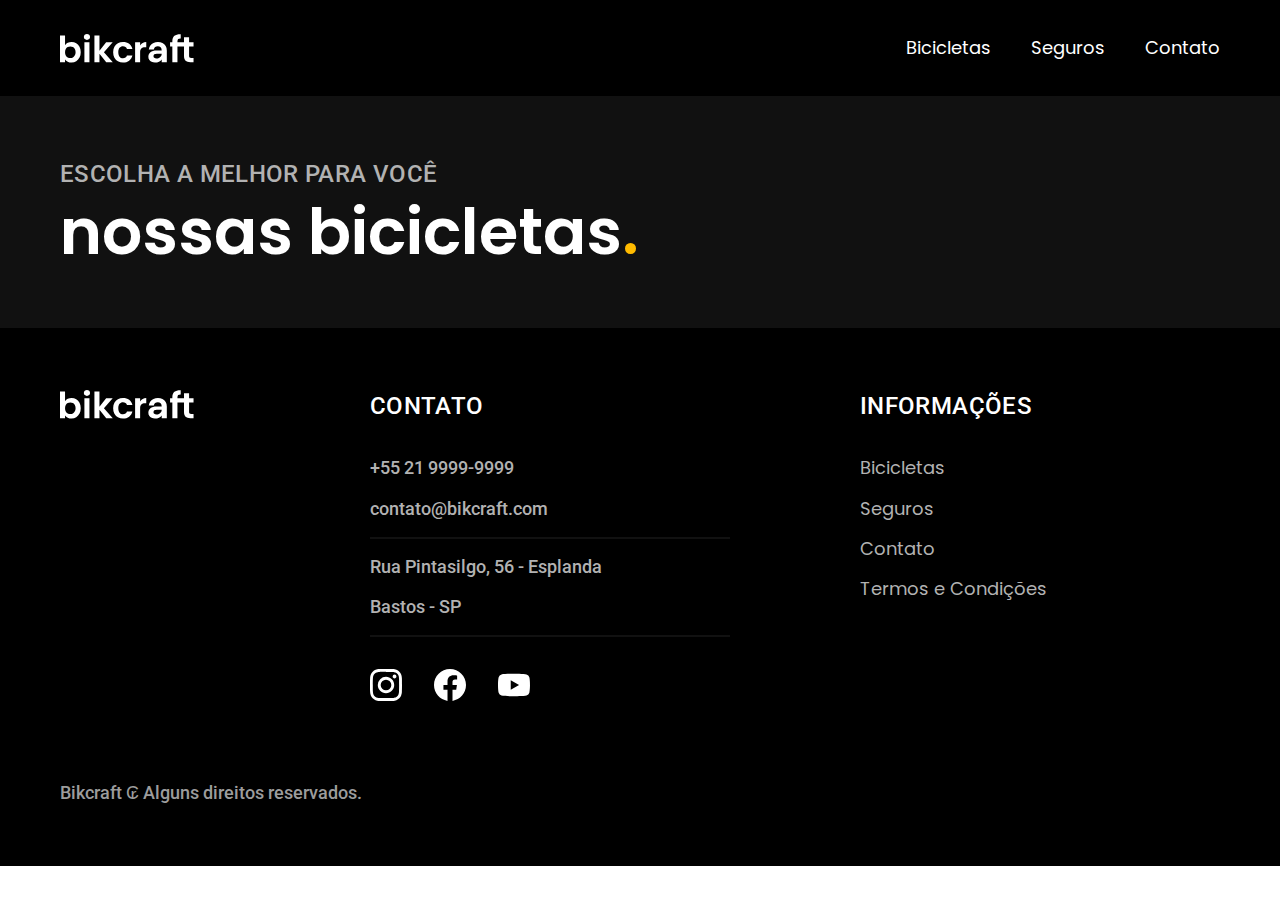
==== bicicletas.html @ 63c994d4 "refazendo o HTML e CSS da página de termos e condições e seu responsivo" ====
<!DOCTYPE html>
<html lang="pt-br">
<head>
  <meta charset="UTF-8">
  <meta name="viewport" content="width=device-width, initial-scale=1.0">
  <title>Bicicletas | Bikcraft</title> 
  <meta name="description" content="Termos e condições.">
  <link rel="stylesheet" href="./css/style.css">
  <link rel="preconnect" href="https://fonts.googleapis.com">
  <link rel="preconnect" href="https://fonts.gstatic.com" crossorigin>
  <link href="https://fonts.googleapis.com/css2?family=Merriweather:ital,wght@1,900&family=Poppins:wght@400;600&family=Roboto:wght@400;500&display=swap" rel="stylesheet">
</head>
<body>
  <header class="header-bg">
    <div class="header container">
      <a href="./"><img src="./img/bikcraft.svg" alt="Logo Bikcraft">
      </a>
      <nav aria-label="primaria">
        <ul class="header-menu font-1-m cor-0">
          <li><a href="./bicicletas.html">Bicicletas</a></li>
          <li><a href="./seguros.html">Seguros</a></li>
          <li><a href="./contato.html">Contato</a></li>
        </ul>
      </nav>
    </div>
  </header>

  <main>
    <div class="titulo-bg">
      <div class="titulo container">
        <p class="font-2-l-b cor-5">Escolha a melhor para você</p>
        <h1 class="font-1-xxl cor-0">nossas bicicletas<span class="cor-p1">.</span></h1>
      </div>
    </div>

    <div>
      
    </div>
  </main>

  <footer class="footer-bg">
    <div class="footer container">
      <img src="./img/bikcraft.svg" alt="Bikcraft">
      <div class="footer-contato">
        <h3 class="font-2-l-b cor-0">Contato</h3>
        <ul class="font-2-m cor-5">
          <li><a href="tel:+55219999-9999">+55 21 9999-9999</a></li>
          <li><a href="mailto:contato@bikcraft.com">contato@bikcraft.com</a></li>
          <li>Rua Pintasilgo, 56 - Esplanda</li>
          <li>Bastos - SP</li>
        </ul>
        <div class="footer-redes">
          <a href="./">
            <img src="./img/redes/instagram.svg" alt="Instagram">
          </a>
          <a href="./">
            <img src="./img/redes/facebook.svg" alt="Facebook">
          </a>
          <a href="./">
            <img src="./img/redes/youtube.svg" alt="Youtube">
          </a>
        </div>
      </div>
      <div class="footer-informacoes">
        <h3 class="font-2-l-b cor-0">Informações</h3>
        <nav>
          <ul class="font-1-m cor-5">
            <li><a href="./bicicletas.html">Bicicletas</a></li>
            <li><a href="./seguros.html">Seguros</a></li>
            <li><a href="./contato.html">Contato</a></li>
            <li><a href="./termos.html">Termos e Condições</a></li>
          </ul>
        </nav>
      </div>
      <p class="footer-copy font-2-m cor-6">Bikcraft ₢ Alguns direitos reservados.</p>
    </div>
  </footer>
---- css/style.css ----
@import "./global/global.css";
@import "./utilidades/tipografia.css";
@import "./utilidades/cores.css";

@import "./global/header.css";
@import "./global/footer.css";

/*utilidades*/
@import "./utilidades/componentes.css";

/*Home*/
@import "./home/introducao.css";
@import "./home/tecnologia.css";
@import "./home/parceiros.css";
@import "./home/depoimento.css";

/*Bicicletas*/
@import "./bicicletas/bicicletas-lista.css";

/*Seguros*/
@import "./seguros/seguros.css";

/*Termos*/
@import "./termos/termos.css";
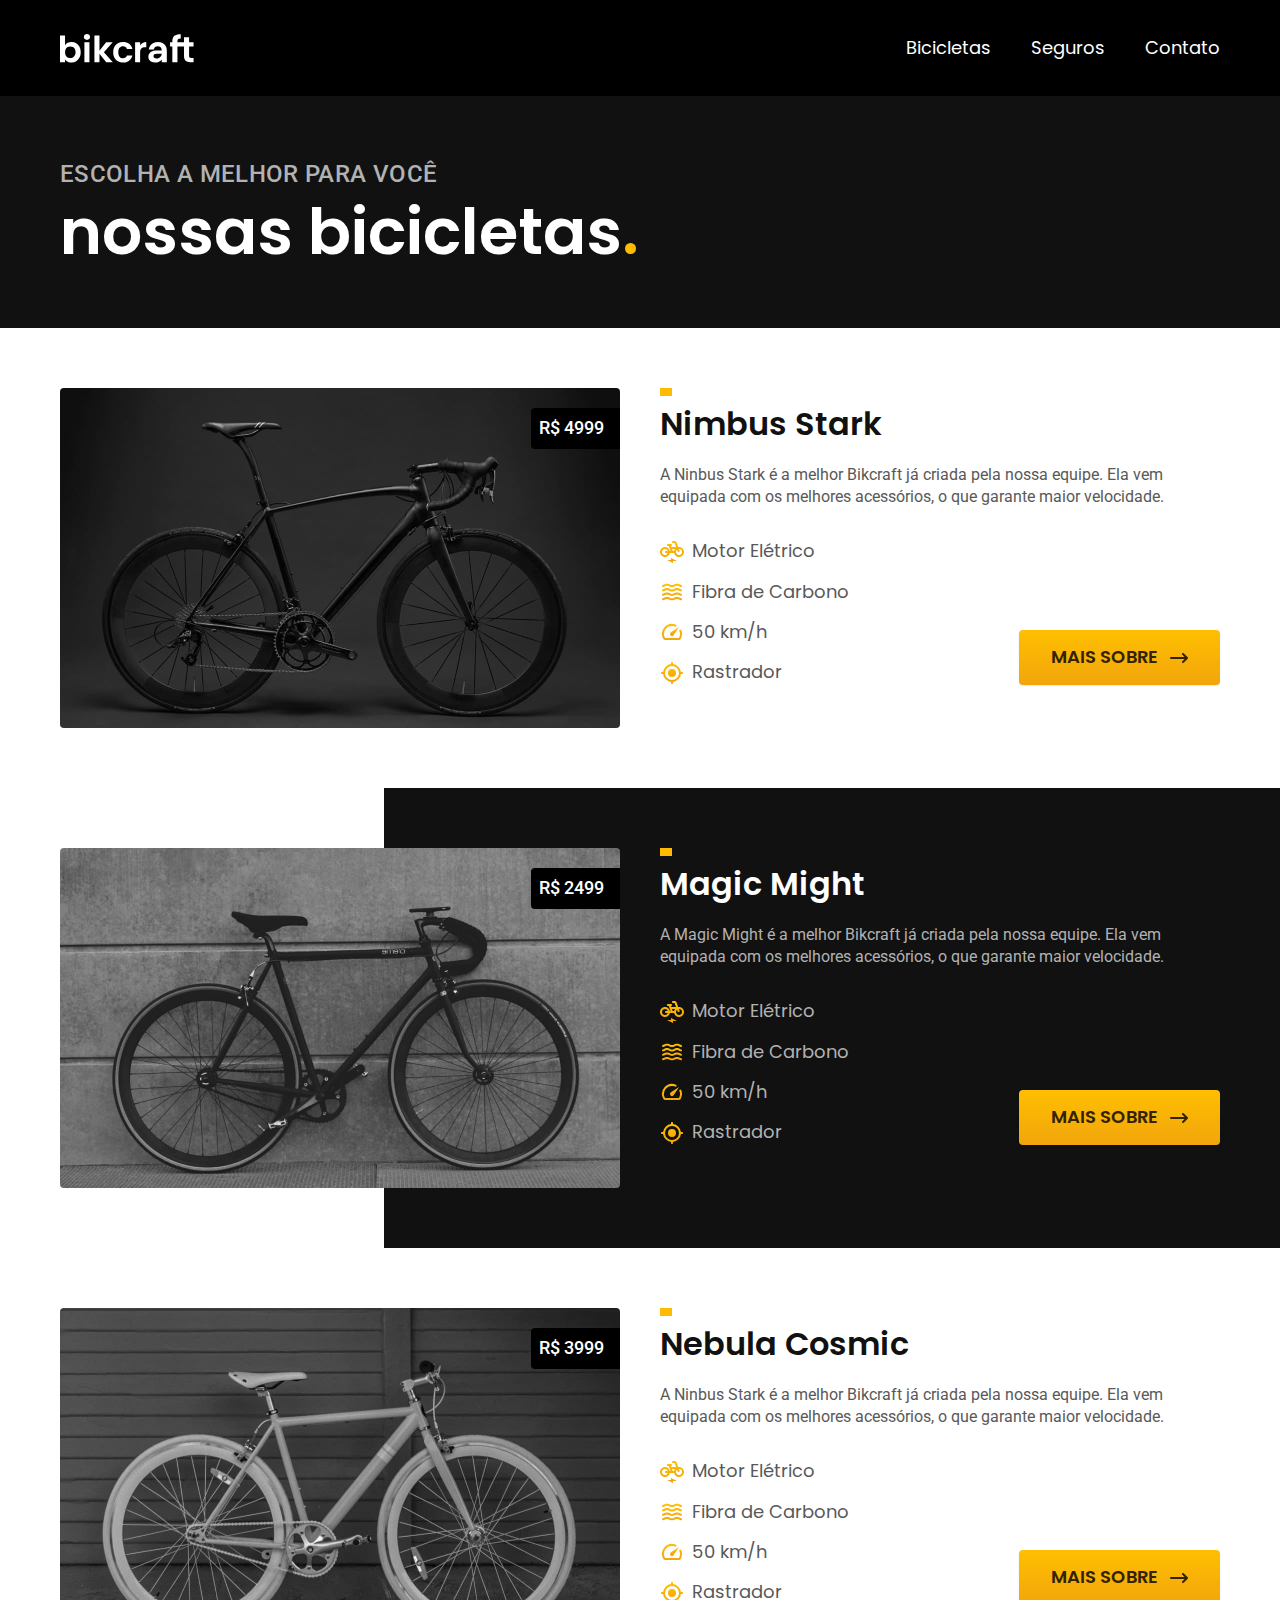
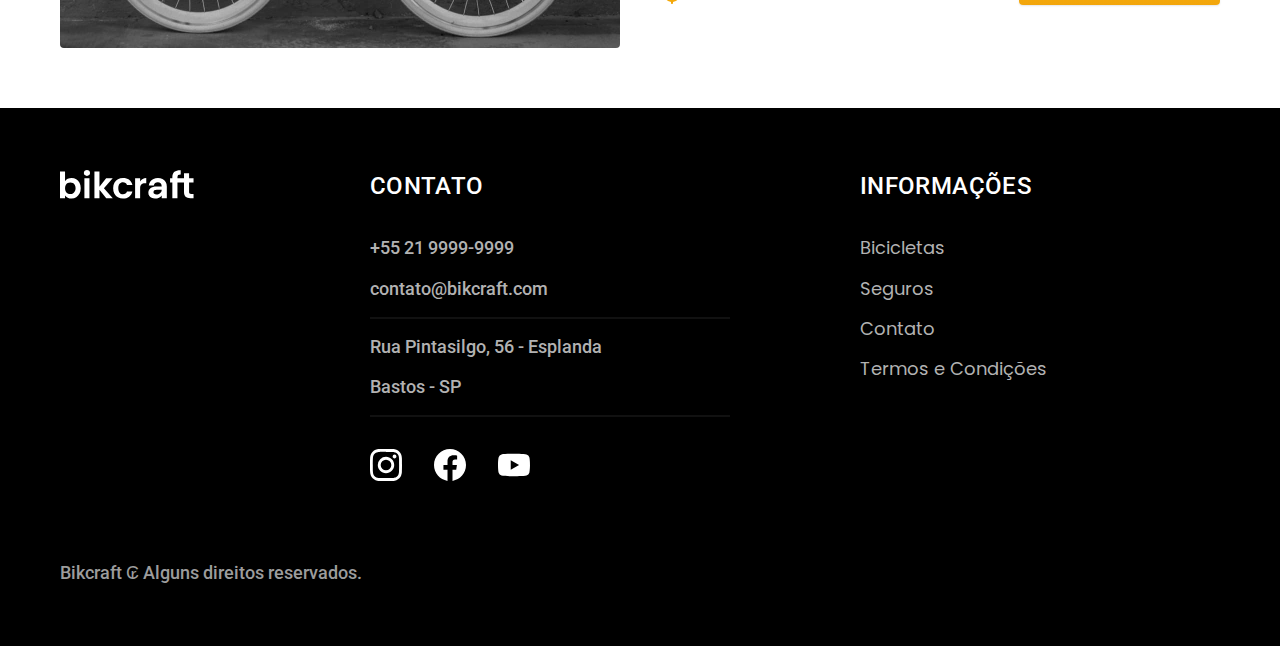
==== commit fab61cb2: "fazendo o HTML e CSS da página de bicicletas" ====
--- a/bicicletas.html
+++ b/bicicletas.html
@@ -4,13 +4,13 @@
   <meta charset="UTF-8">
   <meta name="viewport" content="width=device-width, initial-scale=1.0">
   <title>Bicicletas | Bikcraft</title> 
-  <meta name="description" content="Termos e condições.">
+  <meta name="description" content="Biciletas Bikcraft">
   <link rel="stylesheet" href="./css/style.css">
   <link rel="preconnect" href="https://fonts.googleapis.com">
   <link rel="preconnect" href="https://fonts.gstatic.com" crossorigin>
   <link href="https://fonts.googleapis.com/css2?family=Merriweather:ital,wght@1,900&family=Poppins:wght@400;600&family=Roboto:wght@400;500&display=swap" rel="stylesheet">
 </head>
-<body>
+<body id="bicicletas">
   <header class="header-bg">
     <div class="header container">
       <a href="./"><img src="./img/bikcraft.svg" alt="Logo Bikcraft">
@@ -32,9 +32,89 @@
         <h1 class="font-1-xxl cor-0">nossas bicicletas<span class="cor-p1">.</span></h1>
       </div>
     </div>
+    <div class="bicicletas container">
+      <div class="bicicletas-imagem">
+        <img src="./img/bicicletas/nimbus.jpg" alt="Bicicleta Nimbus">
+        <span class="font-2-m cor-0">R$ 4999</span>
+      </div>
+      <div class="bicicletas-conteudo">
+        <h2 class="font-1-xl">Nimbus Stark</h2>
+        <p class="font-2-s cor-8">A Ninbus Stark é a melhor Bikcraft já criada pela nossa equipe. Ela vem
+        equipada com os melhores acessórios, o que garante maior velocidade.
+        </p>
+        <ul class="font-1-m cor-8">
+          <li><img src="./img/icones/eletrica.svg" alt="">
+          Motor Elétrico
+          </li>
+          <li><img src="./img/icones/carbono.svg" alt="">
+          Fibra de Carbono
+          </li>
+          <li><img src="./img/icones/velocidade.svg" alt="">
+          50 km/h
+          </li>
+          <li><img src="./img/icones/rastreador.svg" alt="">
+          Rastrador
+          </li>
+        </ul>
+        <a class="btn seta" href="./bicicletas/nimbus.html">Mais Sobre</a>
+      </div>
+    </div>
 
-    <div>
-      
+    <div class="bicicletas-bg">
+      <div class="bicicletas container">
+        <div class="bicicletas-imagem">
+          <img src="./img/bicicletas/magic.jpg" alt="Bicicleta Nimbus">
+          <span class="font-2-m cor-0">R$ 2499</span>
+        </div>
+        <div class="bicicletas-conteudo">
+          <h2 class="font-1-xl cor-0">Magic Might</h2>
+          <p class="font-2-s cor-5">A Magic Might é a melhor Bikcraft já criada pela nossa equipe. Ela vem
+          equipada com os melhores acessórios, o que garante maior velocidade.
+          </p>
+          <ul class="font-1-m cor-5">
+            <li><img src="./img/icones/eletrica.svg" alt="">
+            Motor Elétrico
+            </li>
+            <li><img src="./img/icones/carbono.svg" alt="">
+            Fibra de Carbono
+            </li>
+            <li><img src="./img/icones/velocidade.svg" alt="">
+            50 km/h
+            </li>
+            <li><img src="./img/icones/rastreador.svg" alt="">
+            Rastrador
+            </li>
+          </ul>
+          <a class="btn seta" href="./bicicletas/magic.html">Mais Sobre</a>
+        </div>
+      </div>
+    </div>
+    <div class="bicicletas container">
+      <div class="bicicletas-imagem">
+        <img src="./img/bicicletas/nebula.jpg" alt="Bicicleta Nimbus">
+        <span class="font-2-m cor-0">R$ 3999</span>
+      </div>
+      <div class="bicicletas-conteudo">
+        <h2 class="font-1-xl">Nebula Cosmic</h2>
+        <p class="font-2-s cor-8">A Ninbus Stark é a melhor Bikcraft já criada pela nossa equipe. Ela vem
+        equipada com os melhores acessórios, o que garante maior velocidade.
+        </p>
+        <ul class="font-1-m cor-8">
+          <li><img src="./img/icones/eletrica.svg" alt="">
+          Motor Elétrico
+          </li>
+          <li><img src="./img/icones/carbono.svg" alt="">
+          Fibra de Carbono
+          </li>
+          <li><img src="./img/icones/velocidade.svg" alt="">
+          50 km/h
+          </li>
+          <li><img src="./img/icones/rastreador.svg" alt="">
+          Rastrador
+          </li>
+        </ul>
+        <a class="btn seta" href="./bicicletas/nebula.html">Mais Sobre</a>
+      </div>
     </div>
   </main>
 
@@ -75,3 +155,5 @@
       <p class="footer-copy font-2-m cor-6">Bikcraft ₢ Alguns direitos reservados.</p>
     </div>
   </footer>
+</body>
+</html>--- a/css/style.css
+++ b/css/style.css
@@ -16,6 +16,7 @@
 
 /*Bicicletas*/
 @import "./bicicletas/bicicletas-lista.css";
+@import "./bicicletas/bicicletas.css";
 
 /*Seguros*/
 @import "./seguros/seguros.css";
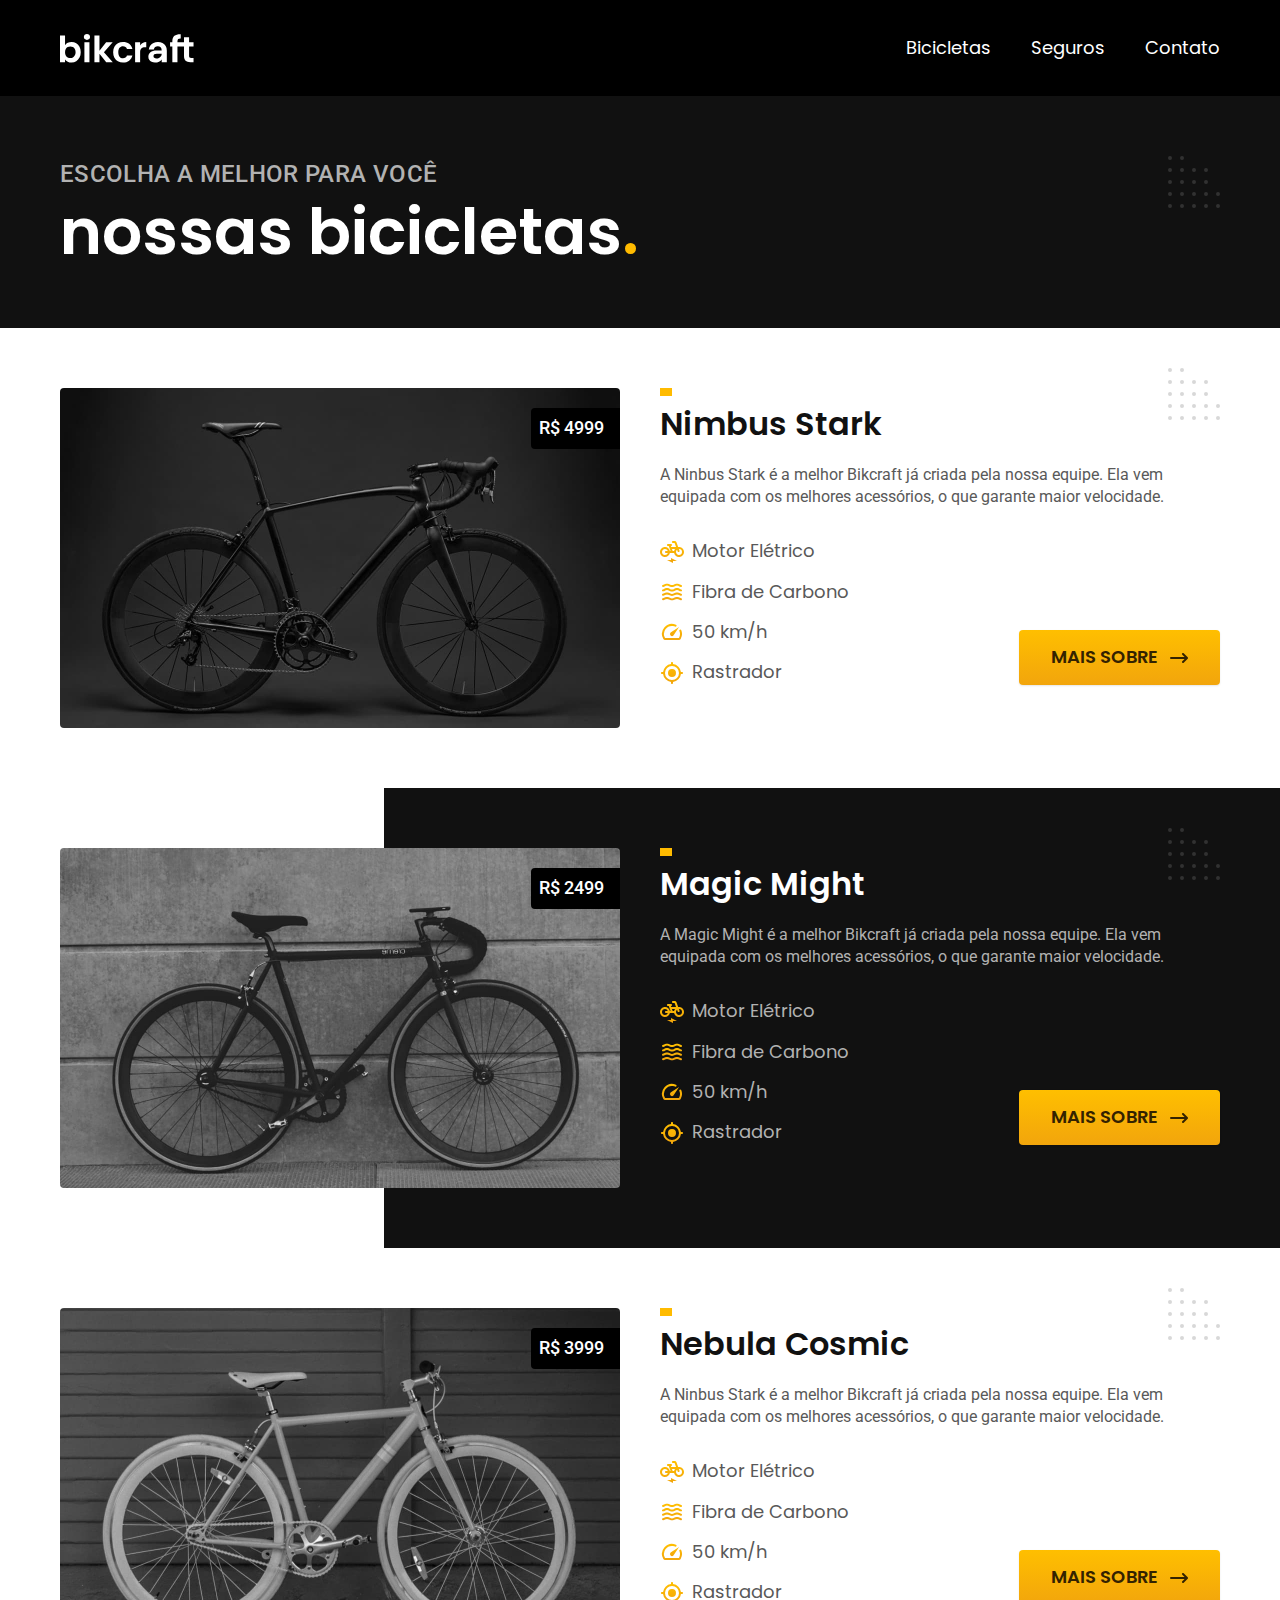
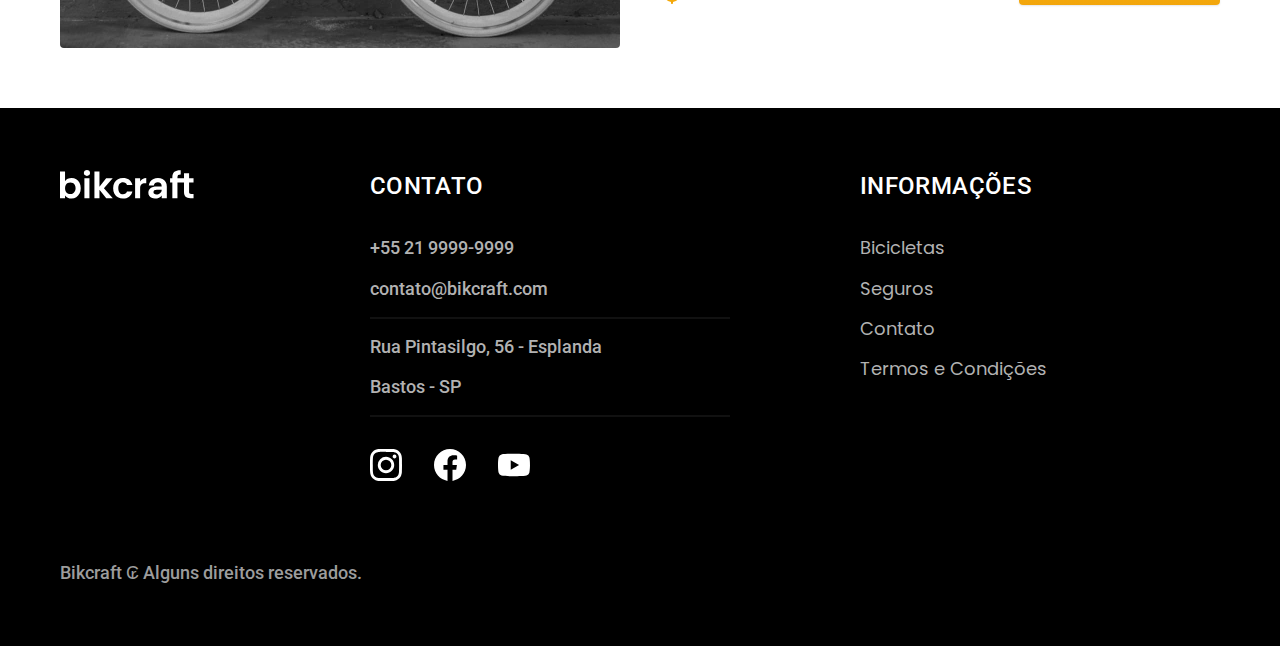
==== commit ad53b880: "fazendo o HTML e CSS da página de orçamento, colocando decorações svg na página e otimizando algumas" ====
--- a/bicicletas.html
+++ b/bicicletas.html
@@ -6,6 +6,7 @@
   <title>Bicicletas | Bikcraft</title> 
   <meta name="description" content="Biciletas Bikcraft">
   <link rel="stylesheet" href="./css/style.css">
+  <link rel="preload" href="./css/style.css">
   <link rel="preconnect" href="https://fonts.googleapis.com">
   <link rel="preconnect" href="https://fonts.gstatic.com" crossorigin>
   <link href="https://fonts.googleapis.com/css2?family=Merriweather:ital,wght@1,900&family=Poppins:wght@400;600&family=Roboto:wght@400;500&display=swap" rel="stylesheet">
@@ -13,7 +14,7 @@
 <body id="bicicletas">
   <header class="header-bg">
     <div class="header container">
-      <a href="./"><img src="./img/bikcraft.svg" alt="Logo Bikcraft">
+      <a href="./"><img src="./img/bikcraft.svg" width="136" height="32" alt="Logo Bikcraft">
       </a>
       <nav aria-label="primaria">
         <ul class="header-menu font-1-m cor-0">
@@ -34,7 +35,7 @@
     </div>
     <div class="bicicletas container">
       <div class="bicicletas-imagem">
-        <img src="./img/bicicletas/nimbus.jpg" alt="Bicicleta Nimbus">
+        <img src="./img/bicicletas/nimbus.jpg" width="1120" height="680" alt="Bicicleta Nimbus">
         <span class="font-2-m cor-0">R$ 4999</span>
       </div>
       <div class="bicicletas-conteudo">
@@ -43,16 +44,16 @@
         equipada com os melhores acessórios, o que garante maior velocidade.
         </p>
         <ul class="font-1-m cor-8">
-          <li><img src="./img/icones/eletrica.svg" alt="">
+          <li><img src="./img/icones/eletrica.svg" width="32" height="32" alt="">
           Motor Elétrico
           </li>
-          <li><img src="./img/icones/carbono.svg" alt="">
+          <li><img src="./img/icones/carbono.svg" width="32" height="32" alt="">
           Fibra de Carbono
           </li>
-          <li><img src="./img/icones/velocidade.svg" alt="">
+          <li><img src="./img/icones/velocidade.svg" width="32" height="32"  alt="">
           50 km/h
           </li>
-          <li><img src="./img/icones/rastreador.svg" alt="">
+          <li><img src="./img/icones/rastreador.svg" width="32" height="32" alt="">
           Rastrador
           </li>
         </ul>
@@ -63,7 +64,7 @@
     <div class="bicicletas-bg">
       <div class="bicicletas container">
         <div class="bicicletas-imagem">
-          <img src="./img/bicicletas/magic.jpg" alt="Bicicleta Nimbus">
+          <img src="./img/bicicletas/magic.jpg" width="1120" height="680" alt="Bicicleta Nimbus">
           <span class="font-2-m cor-0">R$ 2499</span>
         </div>
         <div class="bicicletas-conteudo">
@@ -72,16 +73,16 @@
           equipada com os melhores acessórios, o que garante maior velocidade.
           </p>
           <ul class="font-1-m cor-5">
-            <li><img src="./img/icones/eletrica.svg" alt="">
+            <li><img src="./img/icones/eletrica.svg" width="32" height="32" alt="">
             Motor Elétrico
             </li>
-            <li><img src="./img/icones/carbono.svg" alt="">
+            <li><img src="./img/icones/carbono.svg" width="32" height="32" alt="">
             Fibra de Carbono
             </li>
-            <li><img src="./img/icones/velocidade.svg" alt="">
+            <li><img src="./img/icones/velocidade.svg" width="32" height="32" alt="">
             50 km/h
             </li>
-            <li><img src="./img/icones/rastreador.svg" alt="">
+            <li><img src="./img/icones/rastreador.svg" width="32" height="32" alt="">
             Rastrador
             </li>
           </ul>
@@ -91,7 +92,7 @@
     </div>
     <div class="bicicletas container">
       <div class="bicicletas-imagem">
-        <img src="./img/bicicletas/nebula.jpg" alt="Bicicleta Nimbus">
+        <img src="./img/bicicletas/nebula.jpg" width="1120" height="680" alt="Bicicleta Nimbus">
         <span class="font-2-m cor-0">R$ 3999</span>
       </div>
       <div class="bicicletas-conteudo">
@@ -100,16 +101,16 @@
         equipada com os melhores acessórios, o que garante maior velocidade.
         </p>
         <ul class="font-1-m cor-8">
-          <li><img src="./img/icones/eletrica.svg" alt="">
+          <li><img src="./img/icones/eletrica.svg" width="32" height="32" alt="">
           Motor Elétrico
           </li>
-          <li><img src="./img/icones/carbono.svg" alt="">
+          <li><img src="./img/icones/carbono.svg" width="32" height="32" alt="">
           Fibra de Carbono
           </li>
-          <li><img src="./img/icones/velocidade.svg" alt="">
+          <li><img src="./img/icones/velocidade.svg" width="32" height="32" alt="">
           50 km/h
           </li>
-          <li><img src="./img/icones/rastreador.svg" alt="">
+          <li><img src="./img/icones/rastreador.svg" width="32" height="32" alt="">
           Rastrador
           </li>
         </ul>
@@ -120,7 +121,7 @@
 
   <footer class="footer-bg">
     <div class="footer container">
-      <img src="./img/bikcraft.svg" alt="Bikcraft">
+      <img src="./img/bikcraft.svg" width="136" height="32" alt="Bikcraft">
       <div class="footer-contato">
         <h3 class="font-2-l-b cor-0">Contato</h3>
         <ul class="font-2-m cor-5">
@@ -131,13 +132,13 @@
         </ul>
         <div class="footer-redes">
           <a href="./">
-            <img src="./img/redes/instagram.svg" alt="Instagram">
+            <img src="./img/redes/instagram.svg" width="32" height="32" alt="Instagram">
           </a>
           <a href="./">
-            <img src="./img/redes/facebook.svg" alt="Facebook">
+            <img src="./img/redes/facebook.svg" width="32" height="32" alt="Facebook">
           </a>
           <a href="./">
-            <img src="./img/redes/youtube.svg" alt="Youtube">
+            <img src="./img/redes/youtube.svg" width="32" height="32" alt="Youtube">
           </a>
         </div>
       </div>
--- a/css/style.css
+++ b/css/style.css
@@ -7,6 +7,7 @@
 
 /*utilidades*/
 @import "./utilidades/componentes.css";
+@import "./utilidades/formulario.css";
 
 /*Home*/
 @import "./home/introducao.css";
@@ -18,8 +19,21 @@
 @import "./bicicletas/bicicletas-lista.css";
 @import "./bicicletas/bicicletas.css";
 
+/*Bicicleta*/
+@import "./bicicleta/bicicleta.css";
+@import "./bicicleta/seguro.css";
+
 /*Seguros*/
 @import "./seguros/seguros.css";
+@import "./seguros/perguntas.css";
+@import "./seguros/vantagens.css";
+
+/*Contato*/
+@import "./contato/contato.css";
+@import "./contato/lojas.css";
+
+/*Orçamento*/
+@import "./orcamento/orcamento.css";
 
 /*Termos*/
 @import "./termos/termos.css";
--- a/css/style.css
+++ b/css/style.css
@@ -7,6 +7,7 @@
 
 /*utilidades*/
 @import "./utilidades/componentes.css";
+@import "./utilidades/formulario.css";
 
 /*Home*/
 @import "./home/introducao.css";
@@ -18,8 +19,21 @@
 @import "./bicicletas/bicicletas-lista.css";
 @import "./bicicletas/bicicletas.css";
 
+/*Bicicleta*/
+@import "./bicicleta/bicicleta.css";
+@import "./bicicleta/seguro.css";
+
 /*Seguros*/
 @import "./seguros/seguros.css";
+@import "./seguros/perguntas.css";
+@import "./seguros/vantagens.css";
+
+/*Contato*/
+@import "./contato/contato.css";
+@import "./contato/lojas.css";
+
+/*Orçamento*/
+@import "./orcamento/orcamento.css";
 
 /*Termos*/
 @import "./termos/termos.css";
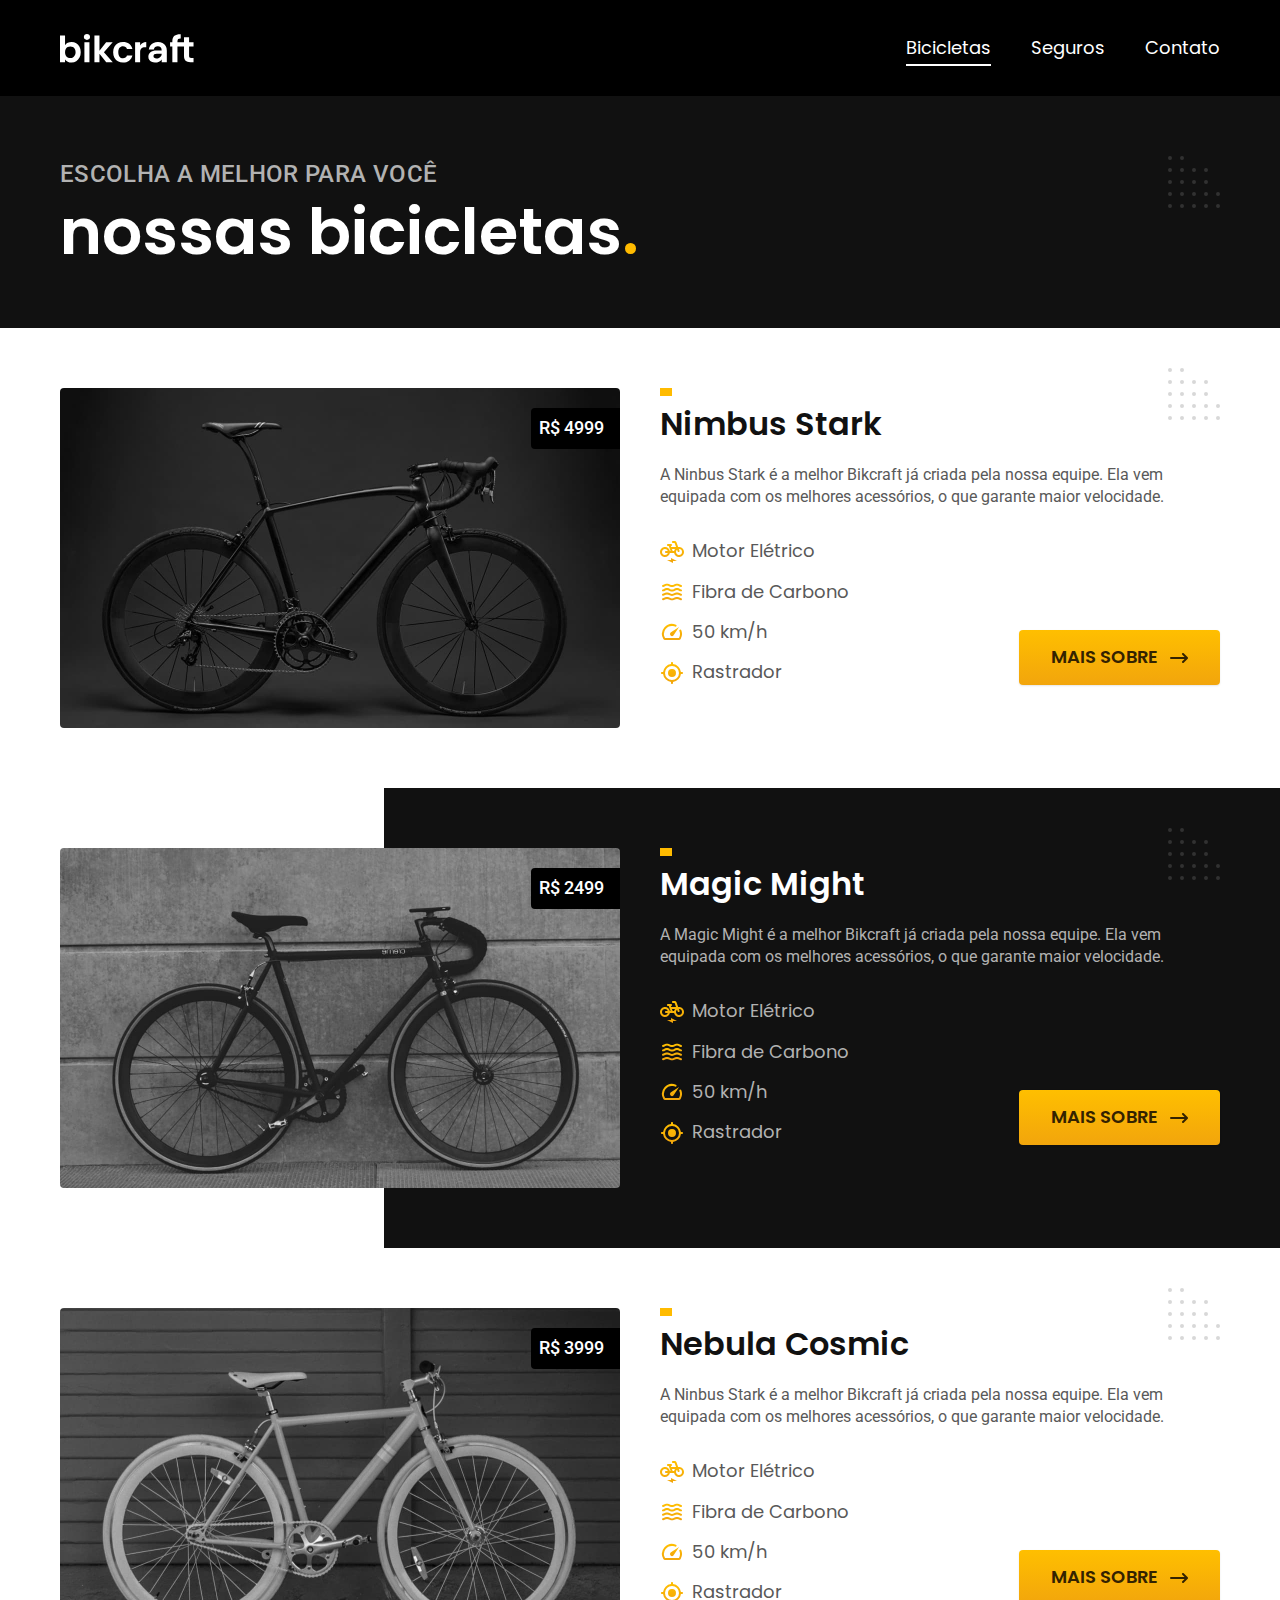
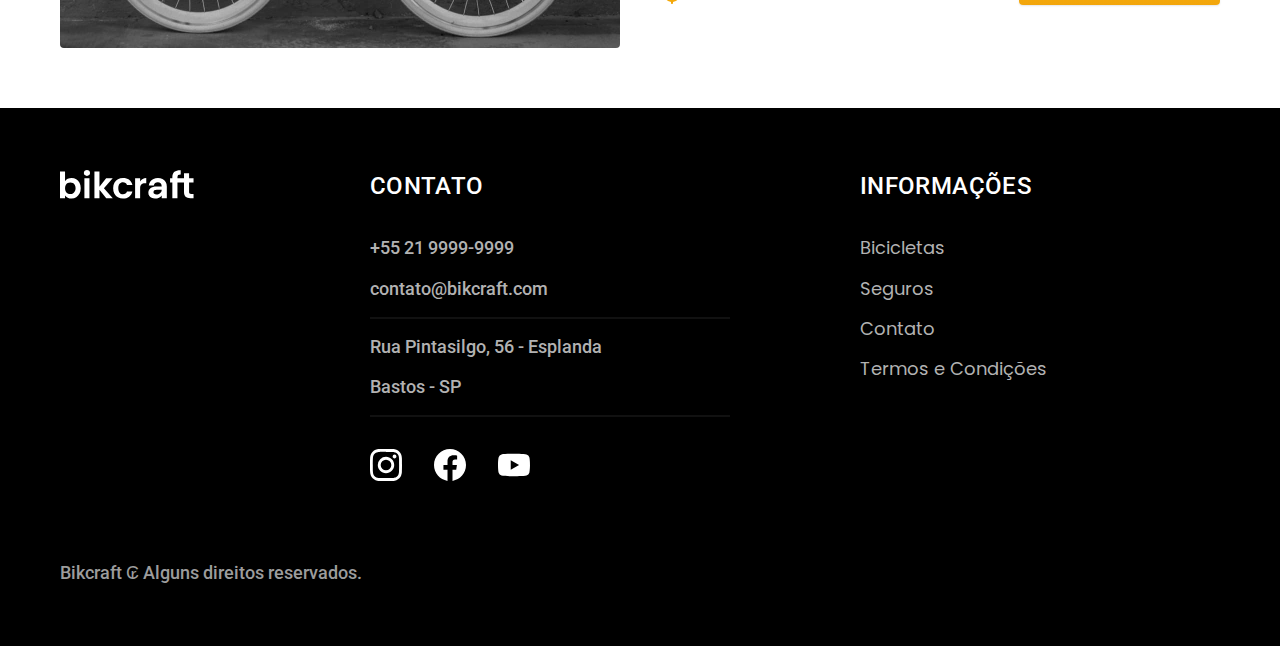
==== commit c30ab7c8: "adicionando interatividade e animações com javascript no site" ====
--- a/bicicletas.html
+++ b/bicicletas.html
@@ -156,5 +156,6 @@
       <p class="footer-copy font-2-m cor-6">Bikcraft ₢ Alguns direitos reservados.</p>
     </div>
   </footer>
+  <script src="./javascript/script.js"></script>
 </body>
 </html>--- a/css/style.css
+++ b/css/style.css
@@ -1,6 +1,8 @@
 @import "./global/global.css";
 @import "./utilidades/tipografia.css";
 @import "./utilidades/cores.css";
+@import "./utilidades/animacao.css";
+
 
 @import "./global/header.css";
 @import "./global/footer.css";
--- a/css/style.css
+++ b/css/style.css
@@ -1,6 +1,8 @@
 @import "./global/global.css";
 @import "./utilidades/tipografia.css";
 @import "./utilidades/cores.css";
+@import "./utilidades/animacao.css";
+
 
 @import "./global/header.css";
 @import "./global/footer.css";
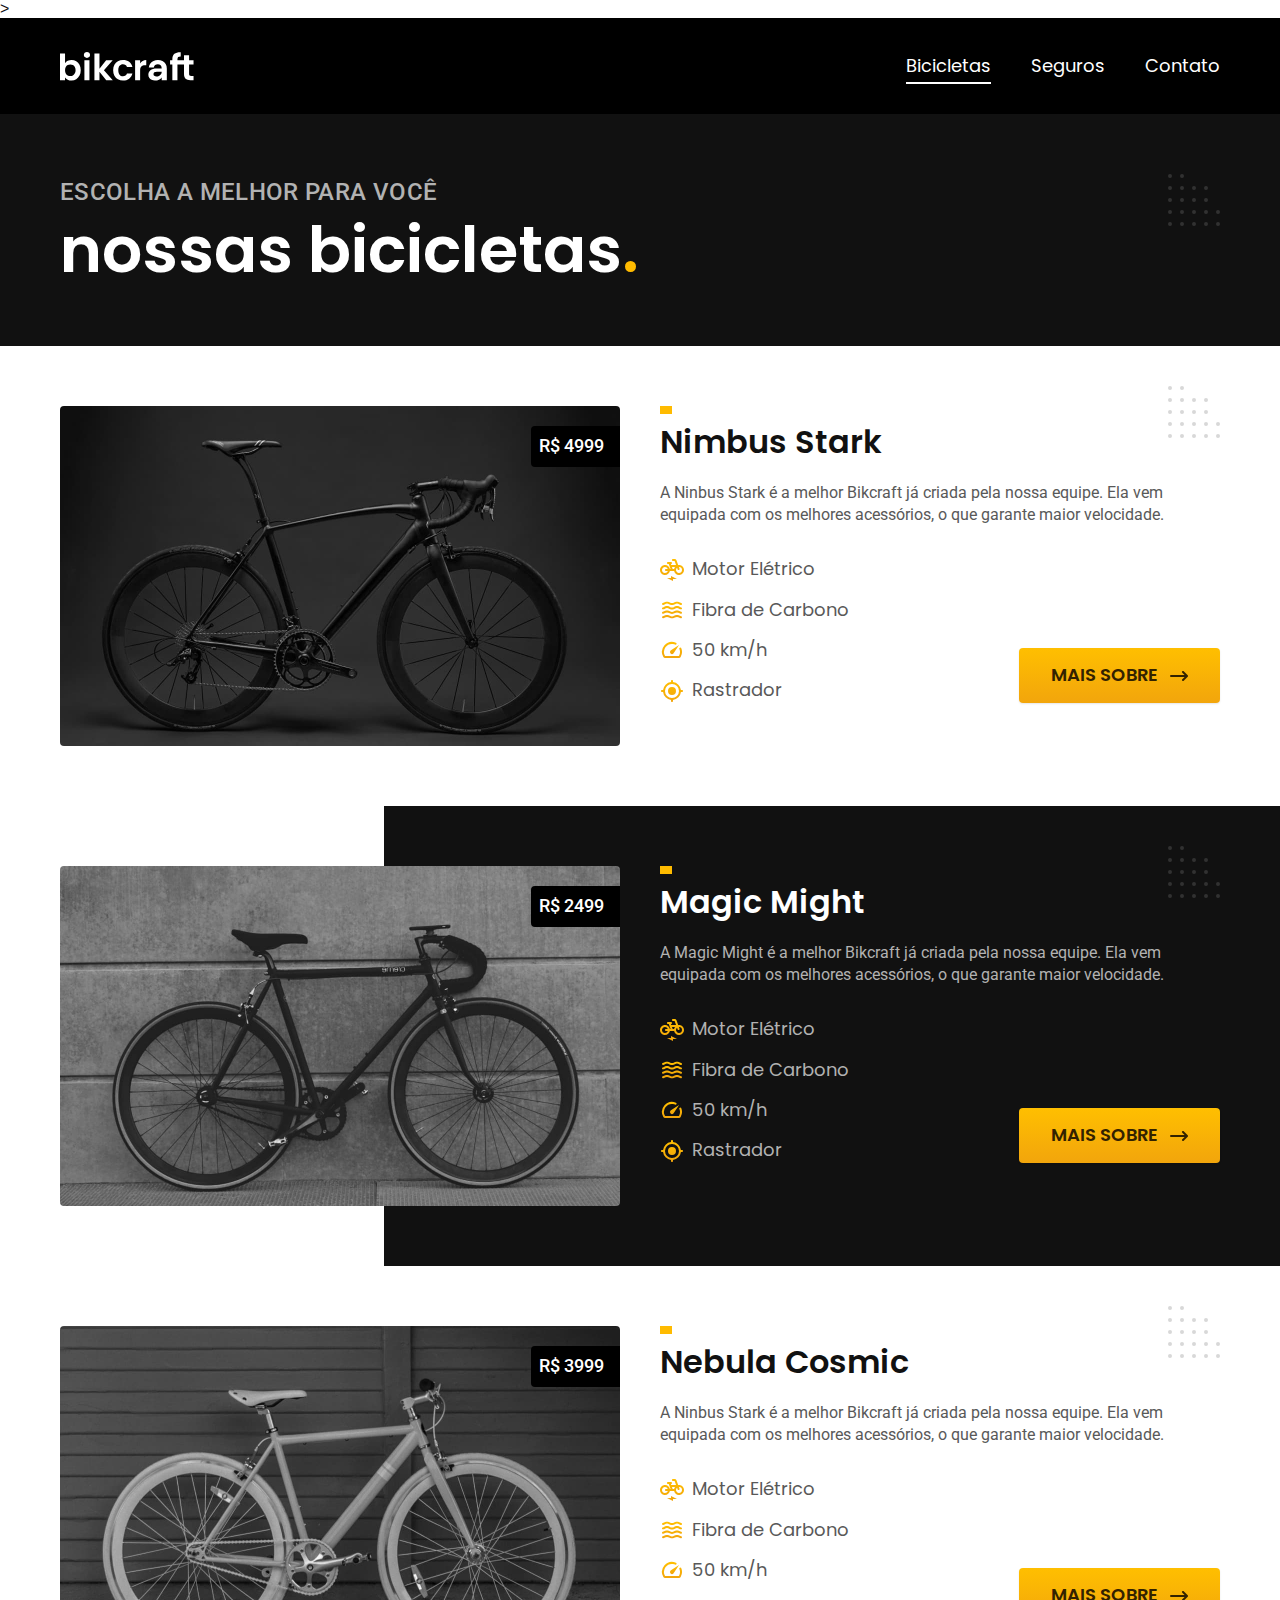
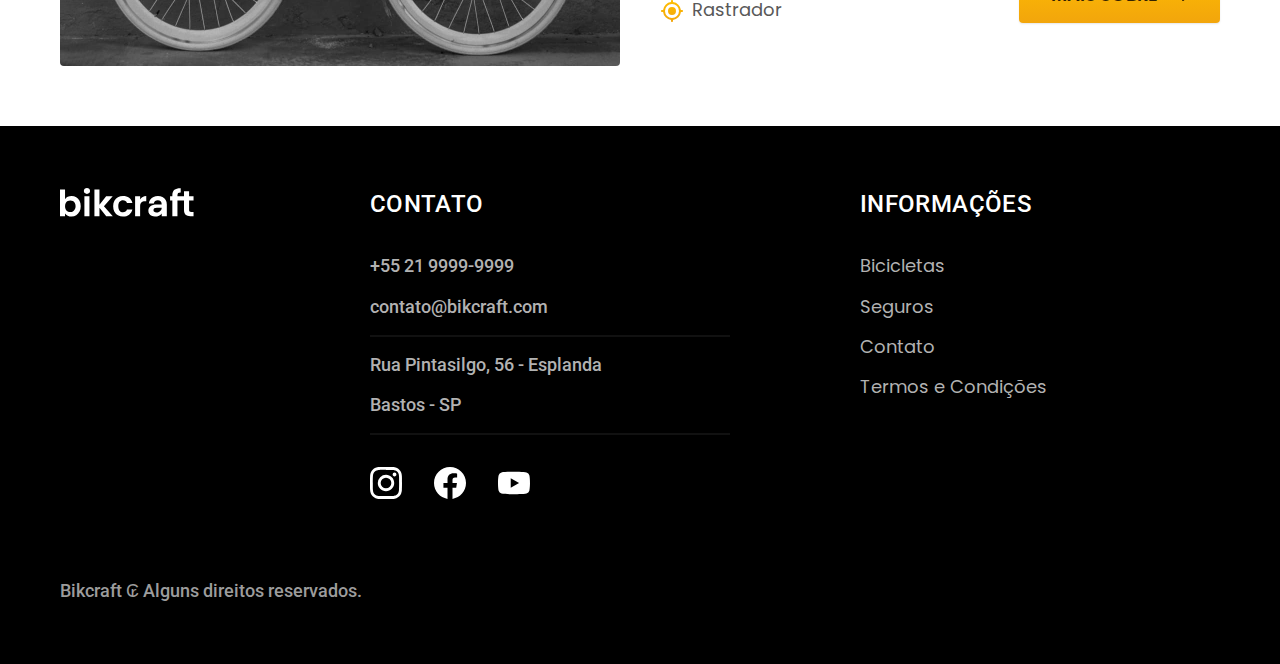
==== commit 6ce3463a: "otimizando o projeto para produção" ====
--- a/bicicletas.html
+++ b/bicicletas.html
@@ -5,8 +5,9 @@
   <meta name="viewport" content="width=device-width, initial-scale=1.0">
   <title>Bicicletas | Bikcraft</title> 
   <meta name="description" content="Biciletas Bikcraft">
-  <link rel="stylesheet" href="./css/style.css">
-  <link rel="preload" href="./css/style.css">
+  <link rel="stylesheet" href="./css/style.min.css">
+  <link rel="icon" href="./favicon.svg" type="image/svg+xml">
+  <link rel="preload" href="./css/style.min.css" as="style"> >
   <link rel="preconnect" href="https://fonts.googleapis.com">
   <link rel="preconnect" href="https://fonts.gstatic.com" crossorigin>
   <link href="https://fonts.googleapis.com/css2?family=Merriweather:ital,wght@1,900&family=Poppins:wght@400;600&family=Roboto:wght@400;500&display=swap" rel="stylesheet">
--- a/css/style.min.css
+++ b/css/style.min.css
@@ -0,0 +1 @@
+body{margin:0;font-family:Arial,Helvetica,sans-serif;color:#111}blockquote,dd,h1,h2,h3,h4,p,ul{margin:0}ul{margin:0;padding:0;list-style:none}a{text-decoration:none;color:inherit}img{max-width:100%;height:auto;display:block}img[src$=".jpg"]{border-radius:4px}.font-1-xs{font:400 0.75rem/1.35 Poppins,sans-serif}.font-2-xs{font:400 0.875rem/1.43 Roboto,sans-serif}.font-1-s{font:400 1rem/1.5 Poppins,sans-serif}.font-2-s{font:400 1rem/1.35 Roboto,sans-serif}.font-1-m,.font-1-m-b{font:400 1.125rem/1.35 Poppins,sans-serif}.font-1-m-b{font-weight:600}.font-2-m{font:500 1.125rem/1.35 Roboto,sans-serif}.font-1-l{font:400 1.5rem/1.35 Poppins,sans-serif}.font-2-l,.font-2-l-b{font:400 1.5rem/1.5 Roboto,sans-serif}.font-2-l-b{font-weight:500;letter-spacing:.015em;text-transform:uppercase}.font-1-xl{font:600 2rem/1.25 Poppins,sans-serif}.font-2-xl{font:500 2rem/1.25 Roboto,sans-serif}.font-1-xxl{font:600 4rem/1.125 Poppins,sans-serif}.font-2-l{font:400 1.5rem/1.5 Roboto,sans-serif}@media (max-width:1200px){.font-1-xxl{font-size:3rem}.font-2-l,.font-2-l-b{font-size:1.125rem}}@media (max-width:800px){.font-1-xxl{font-size:2rem}.font-1-xl,.font-2-xl{font-size:1.5rem}}:root{--cor-0:#ffffff;--cor-1:#f7f7f7;--cor-2:#ededed;--cor-3:#dedede;--cor-4:#cccccc;--cor-5:#b2b2b2;--cor-6:#9c9c9c;--cor-7:#717171;--cor-8:#595959;--cor-9:#404040;--cor-10:#2e2e2e;--cor-11:#111111;--cor-12:#000000;--cor-p1:#ffbb00;--cor-p2:#e4a30b;--cor-p3:#a66f00;--cor-p4:#664400;--cor-p5:#332200}.cor-0{color:var(--cor-0)}.cor-1{color:var(--cor-1)}.cor-2{color:var(--cor-2)}.cor-3{color:var(--cor-3)}.cor-4{color:var(--cor-4)}.cor-5{color:var(--cor-5)}.cor-6{color:var(--cor-6)}.cor-7{color:var(--cor-7)}.cor-8{color:var(--cor-8)}.cor-9{color:var(--cor-9)}.cor-10{color:var(--cor-10)}.cor-11{color:var(--cor-11)}.cor-12{color:var(--cor-12)}.cor-p1{color:var(--cor-p1)}.cor-p2{color:var(--cor-p2)}.cor-p3{color:var(--cor-p3)}.cor-p4{color:var(--cor-p4)}.cor-p5{color:var(--cor-p5)}.js .fadeInDown{transform:translate3d(0,-20px,0)}.js .fadeInUp{transform:translate3d(0,20px,0)}.js .fadeInRight{transform:translate3d(20px,0,0)}.js .fadeInLeft{transform:translate3d(-20px,0,0)}.js [data-anime]{opacity:0}.js .anime{opacity:1;transform:none;transition:transform .8s,opacity .8s}.header-bg{background-color:var(--cor-12);padding-top:20px;padding-bottom:20px}.header{display:flex;flex-wrap:wrap;justify-content:space-between;align-items:center;gap:20px;padding:20px 0}.header-menu{display:flex;flex-wrap:wrap;gap:40px}.header-menu a{display:inline-block;padding:16px 0;position:relative}.header-menu a:after{content:"";display:block;height:2px;width:0%;background:var(--cor-0);margin-top:4px;transition:.3s;position:absolute}.header-menu a.ativo::after,.header-menu a:hover::after{width:100%}@media(max-width:800px){.header-menu{gap:20px}.header-menu a{background:var(--cor-11);padding:12px 16px;border-radius:4px}.header-menu a:hover{background:var(--cor-10)}.header a:after{display:none}}@media(max-width:600px){.header-menu{gap:12px}.header-menu a{padding:8px 12px;font-size:14px}}.footer-bg{background-color:var(--cor-12);padding:60px 0}.footer{display:grid;grid-template-columns:3fr 5fr 4fr;gap:40px}.footer h3{margin-bottom:32px}.footer-contato ul{margin-bottom:32px}.footer-contato li:nth-child(2n):after{content:"";display:block;max-width:360px;height:2px;background:var(--cor-11);margin-top:16px}.footer li{margin-bottom:16px}.footer-redes{display:flex;gap:32px}.footer a:hover{color:var(--cor-0)}.footer-copy{grid-column:1/-1;margin-top:40px}@media(max-width:800px){.footer>img{display:none}.footer{grid-template-columns:1fr 1fr}}@media(max-width:600px){.footer{grid-template-columns:1fr;gap:60px}.footer-copy{margin-top:0}}.container{max-width:1200px;box-sizing:border-box;padding:0 20px;margin-left:auto;margin-right:auto}.btn{padding:15px 32px;display:inline-block;background:linear-gradient(#ffbf00,#f2a50c);border-radius:4px;box-shadow:0 1px 2px 0 rgba(0,0,0,.1);text-transform:uppercase;color:var(--cor-p5);font:600 1.125rem/1.35 Poppins,sans-serif;max-width:max-content;border:none;cursor:pointer}.btn:hover{background:linear-gradient(#ffb60d,#e59317)}.btn.secundario{background:var(--cor-10);color:var(--cor-2)}.btn.secundario:hover{background:var(--cor-9)}.btn.seta{display:flex;align-items:center}.btn.seta::after{content:"";display:inline-block;width:18px;height:10px;margin-left:12px;background:url(../img/icones/seta.svg);transition:transform .2s}.btn.seta:hover::after{transform:translateX(4px)}@media (max-width:600px){.btn{padding:12px 16px;font-size:1rem}}.link{display:inline-block;color:var(--cor-p1);font:500 1.5rem/1.5 Poppins,sans-serif;text-transform:uppercase}.link::after{content:"";display:block;width:100%;height:4px;background:currentColor}.link:hover{color:var(--cor-0)}.titulo-bg{padding-top:60px;padding-bottom:60px;background-color:var(--cor-11)}.titulo{background:url("../img/dec/top-right.svg") no-repeat top right 20px}.titulo p{margin-bottom:4px}@media (max-width:800px){.titulo-bg{padding-top:40px;padding-bottom:40px}.titulo{padding-top:10px;padding-bottom:10px}.titulo p{text-transform:lowercase;font-weight:400}}@media (max-width:800px){.titulo-bg{padding-top:40px;padding-bottom:40px}.titulo{padding-top:0;padding-bottom:0}.titulo p{text-transform:lowercase;font-weight:400}}.form{display:grid;grid-template-columns:1fr 1fr;gap:20px}.form label{display:block;font:600 1rem/1.5 Poppins,sans-serif;margin-bottom:4px}.form .col-2{grid-column:span 2}.form input[type=email],.form input[type=number],.form input[type=text],.form textarea{font:400 1rem/1.5 Roboto,sans-serif;background:var(--cor-1);border:1px solid var(--cor-2);padding:12px;border-radius:4px;width:100%;box-sizing:border-box}.form input[type=email]:focus,.form input[type=number]:focus,.form input[type=text]:focus,.form textarea:focus{outline:0;border-color:var(--cor-p1);background:var(--cor-0);box-shadow:0 0 0 2px #fea}@media (max-width:600px){.form{grid-template-columns:1fr}.form .col-2{grid-column:1}}.introducao-bg{background:var(--cor-12) url("../img/dec/bottom-left.svg") no-repeat bottom 160px left 20px;box-shadow:inset 0 -120px var(--cor-0)}.introducao{display:grid;grid-template-columns:1fr 1fr;gap:0 40px}.introducao img{width:100%;height:100%;object-fit:cover;border-radius:4px}.introducao-conteudo{align-self:end;padding-bottom:200px}.introducao h1{margin-bottom:32px}.introducao h1 span{color:#fb0}.introducao p{margin-bottom:20px}@media (max-width:800px){.introducao-bg{background:var(--cor-11);padding-top:40px;box-shadow:inset 0 -60px var(--cor-0)}.introducao{grid-template-columns:1fr;gap:32px}.introducao-conteudo{padding-bottom:0}.introducao h1{margin-bottom:16px}.introducao img{height:300px;width:100%}}.tecnologia-bg{background:var(--cor-11);box-shadow:inset 0 80px var(--cor-0),inset 0 -80px var(--cor-0)}.tecnologia{display:grid;grid-template-columns:1fr 1fr;gap:40px}.tecnologia-imagem img{width:100%;height:100%;object-fit:cover;object-position:center left}.tecnologia-conteudo{padding-top:160px;padding-bottom:160px}.tecnologia-conteudo>span{margin-bottom:20px;display:block}.tecnologia-conteudo h2{margin-bottom:32px}.tecnologia-conteudo>p{margin-bottom:20px}.tecnologia a{margin-bottom:80px}.tecnologia-vantagens{display:flex;gap:40px}.tecnologia-vantagens h3{margin-bottom:8px;width:max-content}.tecnologia-vantagens img{width:24px;margin-bottom:8px}@media (max-width:800px){.tecnologia-bg{box-shadow:initial}.tecnologia{grid-template-columns:1fr}.tecnologia-conteudo{padding-top:60px;padding-bottom:60px}.tecnologia-imagem{display:none}.tecnologia a{margin-bottom:60px}}@media (max-width:600px){.tecnologia-vantagens{flex-direction:column}}.parceiros{padding-top:60px;padding-bottom:120px}.parceiros h2{margin-bottom:60px}.parceiros ul{max-width:1400px;padding:0 20px;grid-template-columns:repeat(4,1fr);display:grid;margin:0 auto}.parceiros li{padding:32px;display:flex;border-left:2px solid var(--cor-2)}.parceiros img{margin:auto}.parceiros li:first-child,.parceiros li:nth-child(5){border-left:none}.parceiros li:nth-child(n+5){border-top:2px solid var(--cor-2)}@media (max-width:800px){.parceiros{padding-bottom:60px}.parceiros li{padding:20px}.parceiros h2{margin-bottom:20px}.parceiros ul{grid-template-columns:repeat(2,1fr)}.parceiros li:nth-child(n+3){border-top:2px solid var(--cor-2)}.parceiros li:nth-child(odd){border-left:none}}.depoimento{display:grid;grid-template-columns:1fr 1fr;background:var(--cor-p1);overflow:hidden}.depoimento img{width:100%;height:100%;object-fit:cover;border-radius:0}.depoimento-conteudo{padding:40px 40px 80px 80px;align-self:end;background:url("../img/dec/bottom-right-p.svg") no-repeat bottom 40px right 40px}.depoimento-conteudo p{font-family:Merriweather,serif;font-style:italic;font-weight:900;margin-bottom:32px;max-width:32ch;position:relative}.depoimento p::after,.depoimento p::before{font-size:5rem;color:var(--cor-p2);position:absolute}.depoimento p::before{content:'“';left:-50px;top:-20px}.depoimento p::after{content:'”'}@media (min-width:1200px){.depoimento img{max-height:520px}}@media (max-width:800px){.depoimento{grid-template-columns:1fr;text-align:center}.depoimento img{max-height:200px}.depoimento-conteudo{padding:40px 20px;justify-self:center}}.bicicletas-lista{padding-top:60px;padding-bottom:120px}.bicicletas-lista h2{margin-bottom:40px}.bicicletas-lista ul{display:flex;gap:40px;padding:0 20px 20px 20px;max-width:1440px;margin:0 auto;overflow-x:auto}#bicicleta .bicicletas-lista ul{padding:0 0 20px 0}.bicicletas-lista li{flex:1;min-width:280px}.bicicletas-lista a{display:block}.bicicletas-lista img{margin-bottom:16px}.bicicletas-lista h3{margin-bottom:8px;display:flex;align-items:center}.bicicletas-lista h3::before{content:"";background:var(--cor-p1);height:8px;width:12px;display:inline-block;margin-right:8px;transition:width .4s}.bicicletas-lista a:hover h3::before{width:24px}.bicicletas-lista li span{padding-left:20px}@media(max-width:800px){.bicicletas-lista{padding-bottom:60px}.bicicletas-lista ul{gap:20px}}.bicicletas-bg{background:linear-gradient(to right,var(--cor-0) 30%,var(--cor-11) 0)}.bicicletas{display:grid;grid-template-columns:1fr 1fr;gap:40px;padding-top:60px;padding-bottom:60px;background:url(../img/dec/top-right.svg) no-repeat top 40px right 20px}.bicicletas-imagem{display:grid}.bicicletas-imagem img{grid-area:1/1}.bicicletas-imagem span{grid-area:1/1;place-self:start end;margin-top:20px;background-color:var(--cor-12);padding:8px 16px 8px 8px;display:inline-block;border-radius:4px 0 0 4px}.bicicletas-conteudo{display:grid;grid-template-columns:1fr auto;align-content:start}.bicicletas-conteudo h2,.bicicletas-conteudo p{grid-column:1/-1}.bicicletas h2{margin-bottom:20px}.bicicletas h2::before{content:"";display:block;width:12px;height:8px;background-color:var(--cor-p1);margin-bottom:8px}.bicicletas p{margin-bottom:32px}.bicicletas a{place-self:end}.bicicletas li{display:flex;align-items:center}.bicicletas li+li{margin-top:16px}.bicicletas-conteudo img{width:24px;margin-right:8px}@media (max-width:800px){.bicicletas-bg{background:var(--cor-11)}.bicicletas{grid-template-columns:1fr;gap:20px;padding-top:80px;padding-bottom:80px}}@media (max-width:600px){.bicicletas{grid-template-columns:1fr;gap:20px;padding-top:50px;padding-bottom:50px}.bicicletas-conteudo{grid-template-columns:1fr}.bicicletas ul{margin-bottom:12px}.bicicletas li+li{margin-top:12px}.bicicletas p{margin-bottom:12px}.bicicletas ul li{font-size:.875rem}.bicicletas a{place-self:start}}#bicicleta .titulo p{text-transform:uppercase}.bicicleta{display:grid;grid-template-columns:1fr 1fr;align-items:start;gap:40px;padding-top:60px;padding-bottom:60px}.bicicleta-imagens{display:flex;flex-wrap:wrap;gap:20px}.bicicleta-imagens img{flex:1;min-width:200px}.bicicleta-imagens img:first-child{min-width:100%}.bicicleta-conteudo>p{margin-bottom:32px}.bicicleta-comprar{display:grid;grid-template-columns:max-content auto;align-items:center;justify-items:start;gap:8px 12px;margin-bottom:40px}.bicicleta-comprar a{grid-row:span 2}.bicicleta-comprar span{display:flex;align-items:center;background-color:var(--cor-12);gap:8px;padding:4px 8px;border-radius:4px}.bicicleta-conteudo h2{text-transform:uppercase;letter-spacing:.15em;margin-bottom:12px}.bicicleta-ficha,.bicicleta-informacoes{padding:32px;background-color:var(--cor-12);border-radius:4px}.bicicleta-informacoes{margin-bottom:40px;display:grid;grid-template-columns:1fr 1fr;gap:32px}.bicicleta-informacoes img{width:24px;margin-bottom:8px}.bicicleta-informacoes h3{margin-bottom:8px}.bicicleta-ficha li{padding:4px 0;display:flex;justify-content:space-between;border-bottom:1px solid var(--cor-11)}.bicicleta-ficha li:last-child{border-bottom:none}.bicicleta-ficha span{color:var(--cor-6)}@media (max-width:800px){.bicicleta{grid-template-columns:1fr;padding-top:40px;padding-bottom:40px}.bicicleta-imagens{grid-row:2}}@media (max-width:400px){.bicicleta-informacoes{grid-template-columns:1fr}.bicicleta-comprar{grid-template-columns:1fr}}.seguro-bg{background-color:var(--cor-11);box-shadow:inset 0 120px var(--cor-0),inset 0 -120px var(--cor-12)}.seguro{display:grid;grid-template-columns:1fr 1fr;gap:40px}.seguro-imagem img{width:100%;height:100%;object-fit:cover}.seguro-conteudo{padding-top:180px;padding-bottom:180px}.seguro h2{margin-bottom:32px}.seguro p{margin-bottom:20px}@media(max-width:800px){.seguro-bg{box-shadow:inset 0 -60px var(--cor-12)}.seguro{grid-template-columns:1fr}.seguro-imagem{height:300px}.seguro-conteudo{grid-row:1;padding-top:40px;padding-bottom:0}}.seguros-bg{background:var(--cor-11)}.seguros{padding:60px 0;display:grid;grid-template-columns:1fr 1fr;gap:40px;align-items:center}#seguros .seguros{padding-top:0}.seguros h2{grid-column:1/-1;padding:0 20px}.seguros-item{background:var(--cor-12);padding:32px 32px 32px 60px;display:grid;grid-template-columns:1fr auto;border-radius:4px}.seguros-item h3{margin-bottom:40px}.seguros-item span{grid-column:2;display:block;text-align:right}.seguros-item li::before{content:"";display:inline-block;width:13px;height:9px;background-image:url(../img/icones/lista.svg);position:absolute;left:-21px}.seguros-item ul{grid-column:1/-1;margin-bottom:32px}.seguros-item li{display:flex;align-items:center;position:relative}.seguros-item li+li{margin-top:20px}.seguros-item a{grid-column:1/-1}@media(max-width:800px){.seguros{grid-template-columns:1fr}}.perguntas{padding-bottom:120px;padding-top:120px}.perguntas h2{margin-bottom:60px}.perguntas dl>div{padding:20px;border-radius:4px}.perguntas dl>div:nth-child(odd){background-color:var(--cor-1)}.perguntas button{display:grid;grid-template-columns:auto 1fr auto;align-items:center;gap:8px;cursor:pointer;border:none;background:0 0;width:100%;text-align:left}.perguntas button::before{content:"";display:inline-block;width:12px;height:8px;background-color:var(--cor-p1)}.perguntas button::after{content:"";display:inline-block;width:14px;height:6px;background:url(../img/icones/seta-abrir.svg);transform:.3s}.js .perguntas dd{display:none}.js .perguntas dd.ativo{display:block}.perguntas button:hover::after,.perguntas button[aria-expanded=true]::after{transform:rotate(180deg)}.perguntas dd{padding-left:20px;padding-top:16px;max-width:80ch}@media(max-width:800px){.perguntas{padding-top:60px;padding-bottom:60px}.perguntas h2{margin-bottom:40px}}.vantagens-bg{background-color:var(--cor-12)}.vantagens{padding-top:120px;padding-bottom:120px}.vantagens h2{margin-bottom:60px}.vantagens ul{display:grid;grid-template-columns:repeat(auto-fit,minmax(280px,max-content));gap:40px 80px}.vantagens h3,.vantagens img{margin-bottom:8px}@media(max-width:800px){.vantagens{padding-top:60px;padding-bottom:60px}.vantagens h2{margin-bottom:40px}.vantagens ul{gap:20px}}#contato{background:linear-gradient(var(--cor-11) 600px,var(--cor-1) 0)}.contato{display:grid;grid-template-columns:5fr 7fr}.contato-dados,.contato-formulario{padding:60px;box-shadow:0 1px 2px rgba(0,0,0,.1)}.contato-dados{background:var(--cor-12) url("../img/dec/bottom-left.svg") no-repeat bottom 20px left 20px;border-radius:5px 0 0 5px}.contato-formulario{border-radius:0 5px 5px 0;background:var(--cor-0) url("../img/dec/bottom-left.svg") no-repeat bottom 20px right 20px}.contato-dados h2{margin-bottom:60px}.contato-endereco{margin-bottom:32px;padding-left:28px;background:url(../img/icones/local.svg) no-repeat 0 2px}.contato-endereco p{margin-bottom:8px}.contato-meios a{display:block;max-width:max-content;margin-bottom:8px;padding-left:28px}.contato-meios a:hover{color:var(--cor-0)}.contato-meios a:first-child{background:url("../img/icones/email.svg") no-repeat 0 2px}.contato-meios a:nth-child(2){margin-bottom:32px}.contato-meios a:nth-child(3){background:url("../img/icones/telefone.svg") no-repeat 0 2px;margin-bottom:60px}.contato-redes{display:flex;gap:32px;padding-left:32px}@media(max-width:800px){.contato{grid-template-columns:1fr}.contato-dados,.contato-formulario{padding:20px}.contato-dados{border-radius:5px 5px 0 0;background:var(--cor-12)}.contato-formulario{border-radius:0 0 5px 5px}.contato-dados h2,.contato-meios a:nth-child(3){margin-bottom:32px}.contato-redes{margin-bottom:12px}}.lojas{display:grid;grid-template-columns:1fr 1fr;gap:0 40px;padding-top:120px;padding-bottom:120px}.lojas h2{grid-column:1/-1;margin-bottom:60px}.lojas img{border-radius:4px 4px 0 0}.lojas-item{border-radius:4px;background:var(--cor-0);box-shadow:0 1px 2px rgba(0,0,0,.1)}.lojas-conteudo{display:grid;grid-template-columns:1fr 1fr;gap:32px 16px;padding:32px}.lojas-conteudo h3,.lojas-tempo{grid-column:1/-1}.lojas-dados{display:grid;gap:8px;border-left:2px solid var(--cor-2);padding-left:12px}.lojas-tempo{display:flex;align-items:center;gap:8px}@media(max-width:800px){.lojas{gap:20px;padding-top:60px;padding-bottom:60px}.lojas h2{margin-bottom:32px}.lojas-conteudo{grid-template-columns:1fr}}@media(max-width:600px){.lojas{grid-template-columns:1fr}}#orcamento{background:linear-gradient(var(--cor-11) 600px,var(--cor-1) 0)}.orcamento{display:grid;grid-template-columns:5fr 7fr;padding-bottom:120px}.orcamento h2{text-transform:uppercase;position:relative;display:flex;align-items:center}.orcamento h2::before{content:"";display:inline-block;width:4px;height:8px;background-color:var(--cor-p1);position:absolute;left:-12px}.orcamento-dados,.orcamento-produto{padding:60px;box-shadow:0 1px 2px rgba(0,0,0,.1)}.orcamento-produto{border-radius:5px 0 0 5px;background:var(--cor-12) url("../img/dec/bottom-left.svg") no-repeat bottom 20px left 20px;display:grid;grid-template-columns:1fr 1fr;gap:20px;align-content:start}.orcamento-produto>*{grid-column:1/-1}.orcamento-produto>label{grid-column:initial}.orcamento-produto label{font:400 1rem/1.5 Poppins,sans-serif;color:var(--cor-4);background-color:var(--cor-10);padding:12px 16px;border-radius:4px;cursor:pointer;display:grid;grid-template-columns:auto 1fr auto;align-items:center;border:1px solid var(--cor-10)}.orcamento-produto input:checked+label{background:var(--cor-0);color:var(--cor-11)}.orcamento-produto label::before{content:"";display:inline-block;box-sizing:border-box;width:12px;height:12px;border:1px solid var(--cor-6);border-radius:50%;margin-right:8px}.orcamento-produto input:checked+label::before{border-color:var(--cor-7);box-shadow:inset 0 0 0 3px var(--cor-0),inset 0 0 0 6px var(--cor-7)}.orcamento-produto label:hover{background-color:var(--cor-9);border-color:var(--cor-9)}.orcamento-produto input:focus+label{box-shadow:0 0 0 2px var(--cor-p1);border-color:var(--cor-12)}.orcamento-produto label span{display:none}.orcamento-produto input:checked+label span{display:inline-block}.orcamento-produto input{opacity:0;position:absolute;pointer-events:none}.orcamento-dados{border-radius:0 5px 5px 0;background:var(--cor-0) url("../img/dec/bottom-right.svg") no-repeat bottom 20px right 20px}.orcamento-conteudo{display:none}.orcamento-conteudo h2,.orcamento-dados h2:nth-of-type(n+2){margin-top:20px}#bikcraft:checked~#orcamento-bikcraft,#seguro:checked~#orcamento-seguro{display:grid;gap:20px}.orcamento-detalhes{display:none;background:var(--cor-0);padding:20px;grid-template-columns:1fr 1fr;border-radius:4px;align-items:center}.orcamento-detalhes li{display:flex;align-items:center;margin-bottom:8px}.orcamento-detalhes li img{width:16px;margin-right:8px}.orcamento-produto input:checked+label+.orcamento-detalhes{display:grid}@media (max-width:1200px){.orcamento-dados,.orcamento-produto{padding:32px}}@media (max-width:800px){.orcamento{grid-template-columns:1fr}.orcamento-produto{border-radius:5px 5px 0 0;background:var(--cor-12)}.orcamento-dados{border-radius:0 0 5px 5px}}@media (max-width:400px){.orcamento-produto{grid-template-columns:1fr}}.termos{padding-top:80px;padding-bottom:80px}.termos h2{font-weight:600;margin-bottom:20px}.termos p+h2{margin-top:40px}.termos p{margin-bottom:24px;max-width:75ch}@media(max-width:800px){.termos{padding-top:30px;padding-bottom:30px}}--- a/css/style.min.css
+++ b/css/style.min.css
@@ -0,0 +1 @@
+body{margin:0;font-family:Arial,Helvetica,sans-serif;color:#111}blockquote,dd,h1,h2,h3,h4,p,ul{margin:0}ul{margin:0;padding:0;list-style:none}a{text-decoration:none;color:inherit}img{max-width:100%;height:auto;display:block}img[src$=".jpg"]{border-radius:4px}.font-1-xs{font:400 0.75rem/1.35 Poppins,sans-serif}.font-2-xs{font:400 0.875rem/1.43 Roboto,sans-serif}.font-1-s{font:400 1rem/1.5 Poppins,sans-serif}.font-2-s{font:400 1rem/1.35 Roboto,sans-serif}.font-1-m,.font-1-m-b{font:400 1.125rem/1.35 Poppins,sans-serif}.font-1-m-b{font-weight:600}.font-2-m{font:500 1.125rem/1.35 Roboto,sans-serif}.font-1-l{font:400 1.5rem/1.35 Poppins,sans-serif}.font-2-l,.font-2-l-b{font:400 1.5rem/1.5 Roboto,sans-serif}.font-2-l-b{font-weight:500;letter-spacing:.015em;text-transform:uppercase}.font-1-xl{font:600 2rem/1.25 Poppins,sans-serif}.font-2-xl{font:500 2rem/1.25 Roboto,sans-serif}.font-1-xxl{font:600 4rem/1.125 Poppins,sans-serif}.font-2-l{font:400 1.5rem/1.5 Roboto,sans-serif}@media (max-width:1200px){.font-1-xxl{font-size:3rem}.font-2-l,.font-2-l-b{font-size:1.125rem}}@media (max-width:800px){.font-1-xxl{font-size:2rem}.font-1-xl,.font-2-xl{font-size:1.5rem}}:root{--cor-0:#ffffff;--cor-1:#f7f7f7;--cor-2:#ededed;--cor-3:#dedede;--cor-4:#cccccc;--cor-5:#b2b2b2;--cor-6:#9c9c9c;--cor-7:#717171;--cor-8:#595959;--cor-9:#404040;--cor-10:#2e2e2e;--cor-11:#111111;--cor-12:#000000;--cor-p1:#ffbb00;--cor-p2:#e4a30b;--cor-p3:#a66f00;--cor-p4:#664400;--cor-p5:#332200}.cor-0{color:var(--cor-0)}.cor-1{color:var(--cor-1)}.cor-2{color:var(--cor-2)}.cor-3{color:var(--cor-3)}.cor-4{color:var(--cor-4)}.cor-5{color:var(--cor-5)}.cor-6{color:var(--cor-6)}.cor-7{color:var(--cor-7)}.cor-8{color:var(--cor-8)}.cor-9{color:var(--cor-9)}.cor-10{color:var(--cor-10)}.cor-11{color:var(--cor-11)}.cor-12{color:var(--cor-12)}.cor-p1{color:var(--cor-p1)}.cor-p2{color:var(--cor-p2)}.cor-p3{color:var(--cor-p3)}.cor-p4{color:var(--cor-p4)}.cor-p5{color:var(--cor-p5)}.js .fadeInDown{transform:translate3d(0,-20px,0)}.js .fadeInUp{transform:translate3d(0,20px,0)}.js .fadeInRight{transform:translate3d(20px,0,0)}.js .fadeInLeft{transform:translate3d(-20px,0,0)}.js [data-anime]{opacity:0}.js .anime{opacity:1;transform:none;transition:transform .8s,opacity .8s}.header-bg{background-color:var(--cor-12);padding-top:20px;padding-bottom:20px}.header{display:flex;flex-wrap:wrap;justify-content:space-between;align-items:center;gap:20px;padding:20px 0}.header-menu{display:flex;flex-wrap:wrap;gap:40px}.header-menu a{display:inline-block;padding:16px 0;position:relative}.header-menu a:after{content:"";display:block;height:2px;width:0%;background:var(--cor-0);margin-top:4px;transition:.3s;position:absolute}.header-menu a.ativo::after,.header-menu a:hover::after{width:100%}@media(max-width:800px){.header-menu{gap:20px}.header-menu a{background:var(--cor-11);padding:12px 16px;border-radius:4px}.header-menu a:hover{background:var(--cor-10)}.header a:after{display:none}}@media(max-width:600px){.header-menu{gap:12px}.header-menu a{padding:8px 12px;font-size:14px}}.footer-bg{background-color:var(--cor-12);padding:60px 0}.footer{display:grid;grid-template-columns:3fr 5fr 4fr;gap:40px}.footer h3{margin-bottom:32px}.footer-contato ul{margin-bottom:32px}.footer-contato li:nth-child(2n):after{content:"";display:block;max-width:360px;height:2px;background:var(--cor-11);margin-top:16px}.footer li{margin-bottom:16px}.footer-redes{display:flex;gap:32px}.footer a:hover{color:var(--cor-0)}.footer-copy{grid-column:1/-1;margin-top:40px}@media(max-width:800px){.footer>img{display:none}.footer{grid-template-columns:1fr 1fr}}@media(max-width:600px){.footer{grid-template-columns:1fr;gap:60px}.footer-copy{margin-top:0}}.container{max-width:1200px;box-sizing:border-box;padding:0 20px;margin-left:auto;margin-right:auto}.btn{padding:15px 32px;display:inline-block;background:linear-gradient(#ffbf00,#f2a50c);border-radius:4px;box-shadow:0 1px 2px 0 rgba(0,0,0,.1);text-transform:uppercase;color:var(--cor-p5);font:600 1.125rem/1.35 Poppins,sans-serif;max-width:max-content;border:none;cursor:pointer}.btn:hover{background:linear-gradient(#ffb60d,#e59317)}.btn.secundario{background:var(--cor-10);color:var(--cor-2)}.btn.secundario:hover{background:var(--cor-9)}.btn.seta{display:flex;align-items:center}.btn.seta::after{content:"";display:inline-block;width:18px;height:10px;margin-left:12px;background:url(../img/icones/seta.svg);transition:transform .2s}.btn.seta:hover::after{transform:translateX(4px)}@media (max-width:600px){.btn{padding:12px 16px;font-size:1rem}}.link{display:inline-block;color:var(--cor-p1);font:500 1.5rem/1.5 Poppins,sans-serif;text-transform:uppercase}.link::after{content:"";display:block;width:100%;height:4px;background:currentColor}.link:hover{color:var(--cor-0)}.titulo-bg{padding-top:60px;padding-bottom:60px;background-color:var(--cor-11)}.titulo{background:url("../img/dec/top-right.svg") no-repeat top right 20px}.titulo p{margin-bottom:4px}@media (max-width:800px){.titulo-bg{padding-top:40px;padding-bottom:40px}.titulo{padding-top:10px;padding-bottom:10px}.titulo p{text-transform:lowercase;font-weight:400}}@media (max-width:800px){.titulo-bg{padding-top:40px;padding-bottom:40px}.titulo{padding-top:0;padding-bottom:0}.titulo p{text-transform:lowercase;font-weight:400}}.form{display:grid;grid-template-columns:1fr 1fr;gap:20px}.form label{display:block;font:600 1rem/1.5 Poppins,sans-serif;margin-bottom:4px}.form .col-2{grid-column:span 2}.form input[type=email],.form input[type=number],.form input[type=text],.form textarea{font:400 1rem/1.5 Roboto,sans-serif;background:var(--cor-1);border:1px solid var(--cor-2);padding:12px;border-radius:4px;width:100%;box-sizing:border-box}.form input[type=email]:focus,.form input[type=number]:focus,.form input[type=text]:focus,.form textarea:focus{outline:0;border-color:var(--cor-p1);background:var(--cor-0);box-shadow:0 0 0 2px #fea}@media (max-width:600px){.form{grid-template-columns:1fr}.form .col-2{grid-column:1}}.introducao-bg{background:var(--cor-12) url("../img/dec/bottom-left.svg") no-repeat bottom 160px left 20px;box-shadow:inset 0 -120px var(--cor-0)}.introducao{display:grid;grid-template-columns:1fr 1fr;gap:0 40px}.introducao img{width:100%;height:100%;object-fit:cover;border-radius:4px}.introducao-conteudo{align-self:end;padding-bottom:200px}.introducao h1{margin-bottom:32px}.introducao h1 span{color:#fb0}.introducao p{margin-bottom:20px}@media (max-width:800px){.introducao-bg{background:var(--cor-11);padding-top:40px;box-shadow:inset 0 -60px var(--cor-0)}.introducao{grid-template-columns:1fr;gap:32px}.introducao-conteudo{padding-bottom:0}.introducao h1{margin-bottom:16px}.introducao img{height:300px;width:100%}}.tecnologia-bg{background:var(--cor-11);box-shadow:inset 0 80px var(--cor-0),inset 0 -80px var(--cor-0)}.tecnologia{display:grid;grid-template-columns:1fr 1fr;gap:40px}.tecnologia-imagem img{width:100%;height:100%;object-fit:cover;object-position:center left}.tecnologia-conteudo{padding-top:160px;padding-bottom:160px}.tecnologia-conteudo>span{margin-bottom:20px;display:block}.tecnologia-conteudo h2{margin-bottom:32px}.tecnologia-conteudo>p{margin-bottom:20px}.tecnologia a{margin-bottom:80px}.tecnologia-vantagens{display:flex;gap:40px}.tecnologia-vantagens h3{margin-bottom:8px;width:max-content}.tecnologia-vantagens img{width:24px;margin-bottom:8px}@media (max-width:800px){.tecnologia-bg{box-shadow:initial}.tecnologia{grid-template-columns:1fr}.tecnologia-conteudo{padding-top:60px;padding-bottom:60px}.tecnologia-imagem{display:none}.tecnologia a{margin-bottom:60px}}@media (max-width:600px){.tecnologia-vantagens{flex-direction:column}}.parceiros{padding-top:60px;padding-bottom:120px}.parceiros h2{margin-bottom:60px}.parceiros ul{max-width:1400px;padding:0 20px;grid-template-columns:repeat(4,1fr);display:grid;margin:0 auto}.parceiros li{padding:32px;display:flex;border-left:2px solid var(--cor-2)}.parceiros img{margin:auto}.parceiros li:first-child,.parceiros li:nth-child(5){border-left:none}.parceiros li:nth-child(n+5){border-top:2px solid var(--cor-2)}@media (max-width:800px){.parceiros{padding-bottom:60px}.parceiros li{padding:20px}.parceiros h2{margin-bottom:20px}.parceiros ul{grid-template-columns:repeat(2,1fr)}.parceiros li:nth-child(n+3){border-top:2px solid var(--cor-2)}.parceiros li:nth-child(odd){border-left:none}}.depoimento{display:grid;grid-template-columns:1fr 1fr;background:var(--cor-p1);overflow:hidden}.depoimento img{width:100%;height:100%;object-fit:cover;border-radius:0}.depoimento-conteudo{padding:40px 40px 80px 80px;align-self:end;background:url("../img/dec/bottom-right-p.svg") no-repeat bottom 40px right 40px}.depoimento-conteudo p{font-family:Merriweather,serif;font-style:italic;font-weight:900;margin-bottom:32px;max-width:32ch;position:relative}.depoimento p::after,.depoimento p::before{font-size:5rem;color:var(--cor-p2);position:absolute}.depoimento p::before{content:'“';left:-50px;top:-20px}.depoimento p::after{content:'”'}@media (min-width:1200px){.depoimento img{max-height:520px}}@media (max-width:800px){.depoimento{grid-template-columns:1fr;text-align:center}.depoimento img{max-height:200px}.depoimento-conteudo{padding:40px 20px;justify-self:center}}.bicicletas-lista{padding-top:60px;padding-bottom:120px}.bicicletas-lista h2{margin-bottom:40px}.bicicletas-lista ul{display:flex;gap:40px;padding:0 20px 20px 20px;max-width:1440px;margin:0 auto;overflow-x:auto}#bicicleta .bicicletas-lista ul{padding:0 0 20px 0}.bicicletas-lista li{flex:1;min-width:280px}.bicicletas-lista a{display:block}.bicicletas-lista img{margin-bottom:16px}.bicicletas-lista h3{margin-bottom:8px;display:flex;align-items:center}.bicicletas-lista h3::before{content:"";background:var(--cor-p1);height:8px;width:12px;display:inline-block;margin-right:8px;transition:width .4s}.bicicletas-lista a:hover h3::before{width:24px}.bicicletas-lista li span{padding-left:20px}@media(max-width:800px){.bicicletas-lista{padding-bottom:60px}.bicicletas-lista ul{gap:20px}}.bicicletas-bg{background:linear-gradient(to right,var(--cor-0) 30%,var(--cor-11) 0)}.bicicletas{display:grid;grid-template-columns:1fr 1fr;gap:40px;padding-top:60px;padding-bottom:60px;background:url(../img/dec/top-right.svg) no-repeat top 40px right 20px}.bicicletas-imagem{display:grid}.bicicletas-imagem img{grid-area:1/1}.bicicletas-imagem span{grid-area:1/1;place-self:start end;margin-top:20px;background-color:var(--cor-12);padding:8px 16px 8px 8px;display:inline-block;border-radius:4px 0 0 4px}.bicicletas-conteudo{display:grid;grid-template-columns:1fr auto;align-content:start}.bicicletas-conteudo h2,.bicicletas-conteudo p{grid-column:1/-1}.bicicletas h2{margin-bottom:20px}.bicicletas h2::before{content:"";display:block;width:12px;height:8px;background-color:var(--cor-p1);margin-bottom:8px}.bicicletas p{margin-bottom:32px}.bicicletas a{place-self:end}.bicicletas li{display:flex;align-items:center}.bicicletas li+li{margin-top:16px}.bicicletas-conteudo img{width:24px;margin-right:8px}@media (max-width:800px){.bicicletas-bg{background:var(--cor-11)}.bicicletas{grid-template-columns:1fr;gap:20px;padding-top:80px;padding-bottom:80px}}@media (max-width:600px){.bicicletas{grid-template-columns:1fr;gap:20px;padding-top:50px;padding-bottom:50px}.bicicletas-conteudo{grid-template-columns:1fr}.bicicletas ul{margin-bottom:12px}.bicicletas li+li{margin-top:12px}.bicicletas p{margin-bottom:12px}.bicicletas ul li{font-size:.875rem}.bicicletas a{place-self:start}}#bicicleta .titulo p{text-transform:uppercase}.bicicleta{display:grid;grid-template-columns:1fr 1fr;align-items:start;gap:40px;padding-top:60px;padding-bottom:60px}.bicicleta-imagens{display:flex;flex-wrap:wrap;gap:20px}.bicicleta-imagens img{flex:1;min-width:200px}.bicicleta-imagens img:first-child{min-width:100%}.bicicleta-conteudo>p{margin-bottom:32px}.bicicleta-comprar{display:grid;grid-template-columns:max-content auto;align-items:center;justify-items:start;gap:8px 12px;margin-bottom:40px}.bicicleta-comprar a{grid-row:span 2}.bicicleta-comprar span{display:flex;align-items:center;background-color:var(--cor-12);gap:8px;padding:4px 8px;border-radius:4px}.bicicleta-conteudo h2{text-transform:uppercase;letter-spacing:.15em;margin-bottom:12px}.bicicleta-ficha,.bicicleta-informacoes{padding:32px;background-color:var(--cor-12);border-radius:4px}.bicicleta-informacoes{margin-bottom:40px;display:grid;grid-template-columns:1fr 1fr;gap:32px}.bicicleta-informacoes img{width:24px;margin-bottom:8px}.bicicleta-informacoes h3{margin-bottom:8px}.bicicleta-ficha li{padding:4px 0;display:flex;justify-content:space-between;border-bottom:1px solid var(--cor-11)}.bicicleta-ficha li:last-child{border-bottom:none}.bicicleta-ficha span{color:var(--cor-6)}@media (max-width:800px){.bicicleta{grid-template-columns:1fr;padding-top:40px;padding-bottom:40px}.bicicleta-imagens{grid-row:2}}@media (max-width:400px){.bicicleta-informacoes{grid-template-columns:1fr}.bicicleta-comprar{grid-template-columns:1fr}}.seguro-bg{background-color:var(--cor-11);box-shadow:inset 0 120px var(--cor-0),inset 0 -120px var(--cor-12)}.seguro{display:grid;grid-template-columns:1fr 1fr;gap:40px}.seguro-imagem img{width:100%;height:100%;object-fit:cover}.seguro-conteudo{padding-top:180px;padding-bottom:180px}.seguro h2{margin-bottom:32px}.seguro p{margin-bottom:20px}@media(max-width:800px){.seguro-bg{box-shadow:inset 0 -60px var(--cor-12)}.seguro{grid-template-columns:1fr}.seguro-imagem{height:300px}.seguro-conteudo{grid-row:1;padding-top:40px;padding-bottom:0}}.seguros-bg{background:var(--cor-11)}.seguros{padding:60px 0;display:grid;grid-template-columns:1fr 1fr;gap:40px;align-items:center}#seguros .seguros{padding-top:0}.seguros h2{grid-column:1/-1;padding:0 20px}.seguros-item{background:var(--cor-12);padding:32px 32px 32px 60px;display:grid;grid-template-columns:1fr auto;border-radius:4px}.seguros-item h3{margin-bottom:40px}.seguros-item span{grid-column:2;display:block;text-align:right}.seguros-item li::before{content:"";display:inline-block;width:13px;height:9px;background-image:url(../img/icones/lista.svg);position:absolute;left:-21px}.seguros-item ul{grid-column:1/-1;margin-bottom:32px}.seguros-item li{display:flex;align-items:center;position:relative}.seguros-item li+li{margin-top:20px}.seguros-item a{grid-column:1/-1}@media(max-width:800px){.seguros{grid-template-columns:1fr}}.perguntas{padding-bottom:120px;padding-top:120px}.perguntas h2{margin-bottom:60px}.perguntas dl>div{padding:20px;border-radius:4px}.perguntas dl>div:nth-child(odd){background-color:var(--cor-1)}.perguntas button{display:grid;grid-template-columns:auto 1fr auto;align-items:center;gap:8px;cursor:pointer;border:none;background:0 0;width:100%;text-align:left}.perguntas button::before{content:"";display:inline-block;width:12px;height:8px;background-color:var(--cor-p1)}.perguntas button::after{content:"";display:inline-block;width:14px;height:6px;background:url(../img/icones/seta-abrir.svg);transform:.3s}.js .perguntas dd{display:none}.js .perguntas dd.ativo{display:block}.perguntas button:hover::after,.perguntas button[aria-expanded=true]::after{transform:rotate(180deg)}.perguntas dd{padding-left:20px;padding-top:16px;max-width:80ch}@media(max-width:800px){.perguntas{padding-top:60px;padding-bottom:60px}.perguntas h2{margin-bottom:40px}}.vantagens-bg{background-color:var(--cor-12)}.vantagens{padding-top:120px;padding-bottom:120px}.vantagens h2{margin-bottom:60px}.vantagens ul{display:grid;grid-template-columns:repeat(auto-fit,minmax(280px,max-content));gap:40px 80px}.vantagens h3,.vantagens img{margin-bottom:8px}@media(max-width:800px){.vantagens{padding-top:60px;padding-bottom:60px}.vantagens h2{margin-bottom:40px}.vantagens ul{gap:20px}}#contato{background:linear-gradient(var(--cor-11) 600px,var(--cor-1) 0)}.contato{display:grid;grid-template-columns:5fr 7fr}.contato-dados,.contato-formulario{padding:60px;box-shadow:0 1px 2px rgba(0,0,0,.1)}.contato-dados{background:var(--cor-12) url("../img/dec/bottom-left.svg") no-repeat bottom 20px left 20px;border-radius:5px 0 0 5px}.contato-formulario{border-radius:0 5px 5px 0;background:var(--cor-0) url("../img/dec/bottom-left.svg") no-repeat bottom 20px right 20px}.contato-dados h2{margin-bottom:60px}.contato-endereco{margin-bottom:32px;padding-left:28px;background:url(../img/icones/local.svg) no-repeat 0 2px}.contato-endereco p{margin-bottom:8px}.contato-meios a{display:block;max-width:max-content;margin-bottom:8px;padding-left:28px}.contato-meios a:hover{color:var(--cor-0)}.contato-meios a:first-child{background:url("../img/icones/email.svg") no-repeat 0 2px}.contato-meios a:nth-child(2){margin-bottom:32px}.contato-meios a:nth-child(3){background:url("../img/icones/telefone.svg") no-repeat 0 2px;margin-bottom:60px}.contato-redes{display:flex;gap:32px;padding-left:32px}@media(max-width:800px){.contato{grid-template-columns:1fr}.contato-dados,.contato-formulario{padding:20px}.contato-dados{border-radius:5px 5px 0 0;background:var(--cor-12)}.contato-formulario{border-radius:0 0 5px 5px}.contato-dados h2,.contato-meios a:nth-child(3){margin-bottom:32px}.contato-redes{margin-bottom:12px}}.lojas{display:grid;grid-template-columns:1fr 1fr;gap:0 40px;padding-top:120px;padding-bottom:120px}.lojas h2{grid-column:1/-1;margin-bottom:60px}.lojas img{border-radius:4px 4px 0 0}.lojas-item{border-radius:4px;background:var(--cor-0);box-shadow:0 1px 2px rgba(0,0,0,.1)}.lojas-conteudo{display:grid;grid-template-columns:1fr 1fr;gap:32px 16px;padding:32px}.lojas-conteudo h3,.lojas-tempo{grid-column:1/-1}.lojas-dados{display:grid;gap:8px;border-left:2px solid var(--cor-2);padding-left:12px}.lojas-tempo{display:flex;align-items:center;gap:8px}@media(max-width:800px){.lojas{gap:20px;padding-top:60px;padding-bottom:60px}.lojas h2{margin-bottom:32px}.lojas-conteudo{grid-template-columns:1fr}}@media(max-width:600px){.lojas{grid-template-columns:1fr}}#orcamento{background:linear-gradient(var(--cor-11) 600px,var(--cor-1) 0)}.orcamento{display:grid;grid-template-columns:5fr 7fr;padding-bottom:120px}.orcamento h2{text-transform:uppercase;position:relative;display:flex;align-items:center}.orcamento h2::before{content:"";display:inline-block;width:4px;height:8px;background-color:var(--cor-p1);position:absolute;left:-12px}.orcamento-dados,.orcamento-produto{padding:60px;box-shadow:0 1px 2px rgba(0,0,0,.1)}.orcamento-produto{border-radius:5px 0 0 5px;background:var(--cor-12) url("../img/dec/bottom-left.svg") no-repeat bottom 20px left 20px;display:grid;grid-template-columns:1fr 1fr;gap:20px;align-content:start}.orcamento-produto>*{grid-column:1/-1}.orcamento-produto>label{grid-column:initial}.orcamento-produto label{font:400 1rem/1.5 Poppins,sans-serif;color:var(--cor-4);background-color:var(--cor-10);padding:12px 16px;border-radius:4px;cursor:pointer;display:grid;grid-template-columns:auto 1fr auto;align-items:center;border:1px solid var(--cor-10)}.orcamento-produto input:checked+label{background:var(--cor-0);color:var(--cor-11)}.orcamento-produto label::before{content:"";display:inline-block;box-sizing:border-box;width:12px;height:12px;border:1px solid var(--cor-6);border-radius:50%;margin-right:8px}.orcamento-produto input:checked+label::before{border-color:var(--cor-7);box-shadow:inset 0 0 0 3px var(--cor-0),inset 0 0 0 6px var(--cor-7)}.orcamento-produto label:hover{background-color:var(--cor-9);border-color:var(--cor-9)}.orcamento-produto input:focus+label{box-shadow:0 0 0 2px var(--cor-p1);border-color:var(--cor-12)}.orcamento-produto label span{display:none}.orcamento-produto input:checked+label span{display:inline-block}.orcamento-produto input{opacity:0;position:absolute;pointer-events:none}.orcamento-dados{border-radius:0 5px 5px 0;background:var(--cor-0) url("../img/dec/bottom-right.svg") no-repeat bottom 20px right 20px}.orcamento-conteudo{display:none}.orcamento-conteudo h2,.orcamento-dados h2:nth-of-type(n+2){margin-top:20px}#bikcraft:checked~#orcamento-bikcraft,#seguro:checked~#orcamento-seguro{display:grid;gap:20px}.orcamento-detalhes{display:none;background:var(--cor-0);padding:20px;grid-template-columns:1fr 1fr;border-radius:4px;align-items:center}.orcamento-detalhes li{display:flex;align-items:center;margin-bottom:8px}.orcamento-detalhes li img{width:16px;margin-right:8px}.orcamento-produto input:checked+label+.orcamento-detalhes{display:grid}@media (max-width:1200px){.orcamento-dados,.orcamento-produto{padding:32px}}@media (max-width:800px){.orcamento{grid-template-columns:1fr}.orcamento-produto{border-radius:5px 5px 0 0;background:var(--cor-12)}.orcamento-dados{border-radius:0 0 5px 5px}}@media (max-width:400px){.orcamento-produto{grid-template-columns:1fr}}.termos{padding-top:80px;padding-bottom:80px}.termos h2{font-weight:600;margin-bottom:20px}.termos p+h2{margin-top:40px}.termos p{margin-bottom:24px;max-width:75ch}@media(max-width:800px){.termos{padding-top:30px;padding-bottom:30px}}